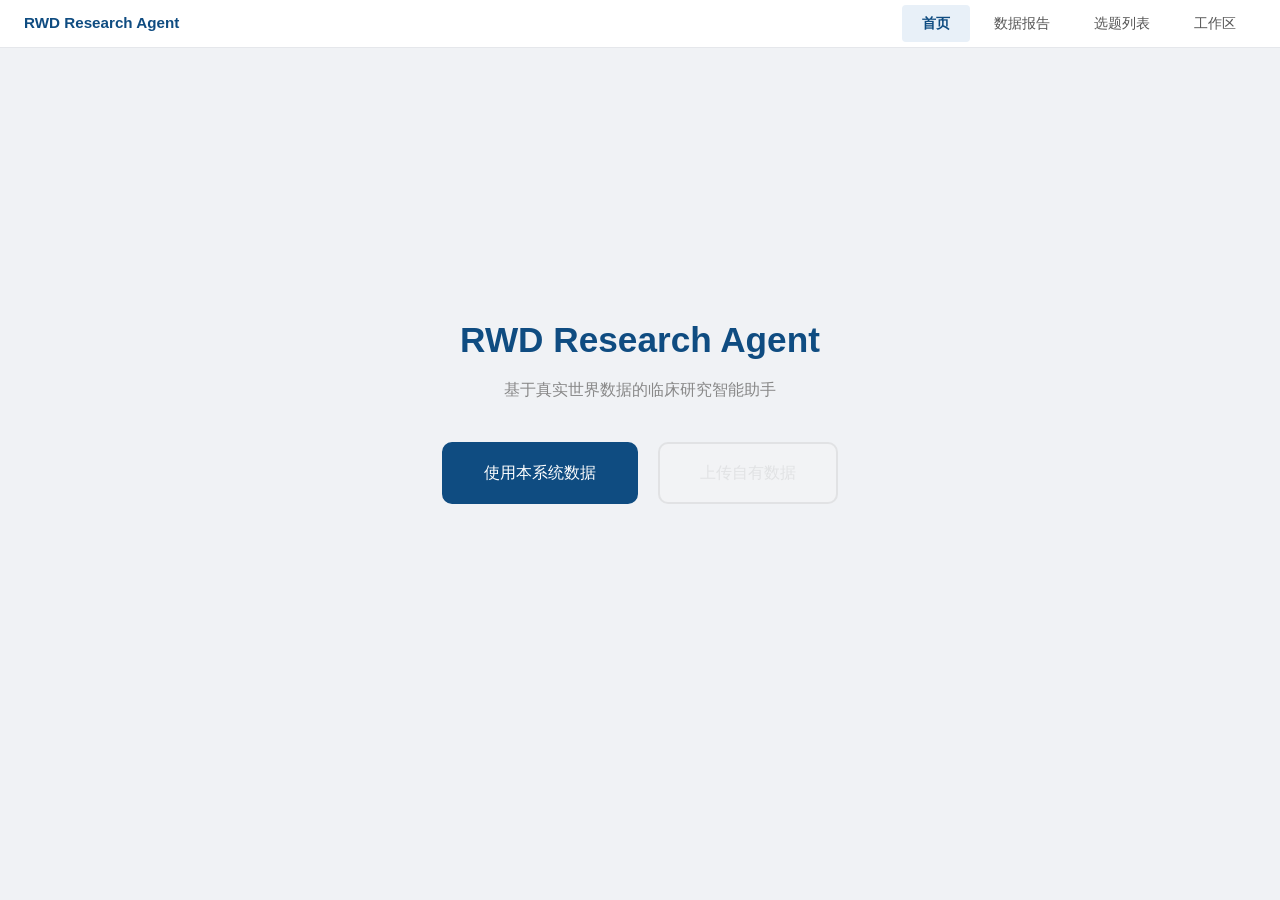
==== templates/index.html @ 6857a8d8 "v3: Agent architecture — LLM-driven research assistant with Tool Calling Replace fixed 5-skill pipel" ====
<!DOCTYPE html>
<html lang="zh-CN">
<head>
<meta charset="UTF-8">
<meta name="viewport" content="width=device-width, initial-scale=1.0">
<title>RWD Research Agent</title>
<style>
* { box-sizing: border-box; margin: 0; padding: 0; }
body { font-family: -apple-system, BlinkMacSystemFont, "Segoe UI", Roboto, sans-serif; background: #f0f2f5; color: #1a1a2e; line-height: 1.6; height: 100vh; overflow: hidden; }
.app { display: flex; flex-direction: column; height: 100vh; }

/* Top Nav */
.top-nav { display: flex; align-items: center; justify-content: space-between; background: #fff; border-bottom: 1px solid #e5e7eb; padding: 0 24px; height: 48px; flex-shrink: 0; }
.nav-brand { font-weight: 700; font-size: 0.95rem; color: #0f4c81; }
.nav-links { display: flex; gap: 4px; }
.nav-links a { padding: 8px 20px; text-decoration: none; color: #555; font-size: 0.85rem; cursor: pointer; border-radius: 4px; transition: all 0.15s; }
.nav-links a:hover { background: #f0f4f8; color: #333; }
.nav-links a.active { background: #e8f0f8; color: #0f4c81; font-weight: 600; }

/* Page Content */
.page-content { flex: 1; overflow-y: auto; }
.page { display: none; min-height: 100%; }
.page.active { display: block; }

/* Home Page */
.page-home { display: flex; flex-direction: column; align-items: center; justify-content: center; min-height: 80vh; text-align: center; }
.page-home h1 { font-size: 2.2rem; color: #0f4c81; margin-bottom: 8px; }
.page-home .tagline { color: #888; font-size: 1rem; margin-bottom: 40px; }
.page-home .home-btns { display: flex; gap: 20px; }
.home-btn { padding: 16px 40px; border: 2px solid #0f4c81; border-radius: 10px; font-size: 1rem; cursor: pointer; transition: all 0.2s; text-decoration: none; display: inline-block; }
.home-btn.primary { background: #0f4c81; color: #fff; }
.home-btn.primary:hover { background: #0b3a63; }
.home-btn.secondary { background: #fff; color: #0f4c81; }
.home-btn.secondary:hover { background: #f0f4f8; }
.home-btn.disabled { opacity: 0.4; cursor: not-allowed; border-color: #ccc; color: #ccc; background: #f5f5f5; }

/* Data Report — card grid layout */
.data-report { max-width: 1040px; margin: 0 auto; padding: 32px 24px; }
.dr-title { font-size: 1.5rem; color: #0f4c81; margin-bottom: 4px; }
.dr-subtitle { color: #888; font-size: 0.85rem; margin-bottom: 28px; }
.dr-cards { display: grid; grid-template-columns: repeat(4, 1fr); gap: 14px; margin-bottom: 32px; }
.dr-card { background: #fff; border-radius: 10px; padding: 20px; border: 1px solid #e8ecf1; text-align: center; }
.dr-card .dr-card-num { font-size: 2rem; font-weight: 700; color: #0f4c81; line-height: 1.2; }
.dr-card .dr-card-label { font-size: 0.78rem; color: #888; margin-top: 4px; }
.dr-section { margin-bottom: 28px; }
.dr-section h3 { font-size: 1.05rem; color: #333; margin-bottom: 12px; padding-bottom: 6px; border-bottom: 1px solid #eee; }
.dr-table-grid { display: grid; grid-template-columns: repeat(auto-fill, minmax(300px, 1fr)); gap: 10px; }
.dr-table-card { background: #fff; border: 1px solid #e8ecf1; border-radius: 8px; padding: 14px 16px; display: flex; align-items: center; gap: 12px; }
.dr-table-card .dr-tc-icon { width: 40px; height: 40px; border-radius: 8px; background: #e8f0f8; color: #0f4c81; display: flex; align-items: center; justify-content: center; font-size: 1rem; font-weight: 700; flex-shrink: 0; }
.dr-table-card .dr-tc-info { flex: 1; min-width: 0; }
.dr-table-card .dr-tc-name { font-weight: 600; font-size: 0.85rem; }
.dr-table-card .dr-tc-en { color: #888; font-size: 0.72rem; }
.dr-table-card .dr-tc-size { color: #aaa; font-size: 0.7rem; margin-top: 2px; }
.dr-rel-list { display: flex; flex-wrap: wrap; gap: 8px; }
.dr-rel-item { background: #f8fafc; border: 1px solid #e5e7eb; border-radius: 6px; padding: 8px 14px; font-size: 0.82rem; display: flex; align-items: center; gap: 6px; }
.dr-rel-arrow { color: #0f4c81; font-weight: 700; }
.dr-var-table { width: 100%; border-collapse: collapse; }
.dr-var-table th { background: #f4f6f8; font-weight: 600; text-align: left; padding: 8px 12px; border: 1px solid #e5e7eb; font-size: 0.8rem; color: #555; }
.dr-var-table td { padding: 8px 12px; border: 1px solid #e5e7eb; font-size: 0.82rem; }
.dr-var-table tr:nth-child(even) td { background: #fafbfc; }
.dr-quality { display: inline-block; padding: 2px 10px; border-radius: 10px; font-size: 0.72rem; font-weight: 600; }
.dr-quality.good { background: #d4edda; color: #155724; }
.dr-quality.warn { background: #fff3cd; color: #856404; }
.dr-quality.bad { background: #f8d7da; color: #721c24; }
.dr-narrative { background: #f8fafc; border-left: 4px solid #0f4c81; border-radius: 0 8px 8px 0; padding: 16px 20px; margin-bottom: 12px; font-size: 0.85rem; line-height: 1.8; color: #333; }
.dr-narrative.en { border-left-color: #888; background: #fafafa; color: #555; font-size: 0.8rem; }
.en-name { color: #888; font-size: 0.75rem; font-weight: 400; }

/* Ideas Page */
.ideas-page { padding: 20px 24px; max-width: 1200px; margin: 0 auto; }
.ideas-header { display: flex; align-items: center; justify-content: space-between; margin-bottom: 16px; }
.ideas-header h2 { font-size: 1.2rem; color: #0f4c81; }
.ideas-grid { display: grid; grid-template-columns: repeat(3, 1fr); gap: 10px; }
.idea-card-lg { border: 1px solid #e0e5ec; border-radius: 8px; padding: 14px 16px; cursor: pointer; transition: all 0.15s; background: #fff; }
.idea-card-lg:hover { border-color: #0f4c81; box-shadow: 0 2px 8px rgba(0,0,0,0.06); }
.idea-card-lg.selected { border-color: #2ecc71; background: #f0fdf4; border-width: 2px; }
.idea-card-lg .ic-id { font-weight: 700; color: #0f4c81; font-size: 0.75rem; margin-bottom: 2px; }
.idea-card-lg .ic-title { font-weight: 600; font-size: 0.88rem; margin-bottom: 4px; }
.idea-card-lg .ic-title-en { color: #777; font-size: 0.76rem; margin-bottom: 6px; }
.idea-card-lg .ic-hyp { color: #555; font-size: 0.78rem; margin-bottom: 4px; }
.idea-card-lg .ic-meta { display: flex; flex-direction: column; gap: 2px; color: #999; font-size: 0.72rem; margin-top: 6px; padding-top: 6px; border-top: 1px solid #eee; }
.btn-primary { padding: 8px 20px; border: none; border-radius: 6px; font-size: 0.85rem; cursor: pointer; font-weight: 500; background: #0f4c81; color: #fff; }
.btn-primary:hover { background: #0b3a63; }
.btn-primary:disabled { opacity: 0.4; cursor: not-allowed; }
.btn-secondary { padding: 8px 20px; border: 1px solid #d0d5dd; border-radius: 6px; font-size: 0.85rem; cursor: pointer; background: #fff; color: #555; }
.btn-secondary:hover { background: #f5f7fa; }
.spinner { display: none; width: 16px; height: 16px; border: 2px solid #e0e5ec; border-top-color: #f39c12; border-radius: 50%; animation: spin 0.6s linear infinite; }
.spinner.visible { display: inline-block; }
@keyframes spin { to { transform: rotate(360deg); } }
.error-msg { background: #fef0f0; border: 1px solid #f5c6cb; color: #721c24; padding: 8px 12px; border-radius: 5px; font-size: 0.78rem; display: none; margin-top: 8px; }
.error-msg.visible { display: block; }

/* Workspace (Steps 3-5: full-screen) */
.page-workspace-full { position: fixed; top: 0; left: 0; right: 0; bottom: 0; z-index: 100; background: #f0f2f5; }
.workspace { display: grid; grid-template-columns: 220px 1fr 6px 800px; height: 100%; }
.panel-left { background: #fff; border-right: 1px solid #e5e7eb; display: flex; flex-direction: column; }
.panel-left h3 { padding: 14px 16px; border-bottom: 1px solid #e5e7eb; font-size: 13px; display: flex; justify-content: space-between; align-items: center; flex-shrink: 0; }
.panel-left h3 button { background: none; border: none; cursor: pointer; font-size: 20px; color: #888; padding: 0 4px; line-height: 1; }
.panel-left h3 button:hover { color: #0f4c81; }
.conv-list { flex: 1; overflow-y: auto; padding: 8px; }
.conv-item { padding: 10px 12px; border-radius: 8px; cursor: pointer; font-size: 13px; margin-bottom: 2px; display: flex; justify-content: space-between; align-items: center; color: #555; transition: all 0.15s; }
.conv-item:hover { background: #f0f4f8; }
.conv-item.active { background: #e8f0f8; color: #0f4c81; font-weight: 600; }
.conv-item .conv-title { flex: 1; overflow: hidden; text-overflow: ellipsis; white-space: nowrap; }
.conv-item .conv-time { font-size: 10px; color: #aaa; }
.conv-item .conv-del { display: none; font-size: 14px; color: #aaa; padding: 2px 6px; border-radius: 4px; cursor: pointer; }
.conv-item:hover .conv-del { display: block; }
.conv-item .conv-del:hover { background: #fee2e2; color: #e74c3c; }
.panel-center { display: flex; flex-direction: column; background: #f0f2f5; overflow: hidden; }
.panel-center h3 { padding: 12px 20px; border-bottom: 1px solid #e5e7eb; background: #fff; font-size: 14px; flex-shrink: 0; display: flex; align-items: center; gap: 8px; }
.panel-center h3 .back-btn { background: none; border: 1px solid #dde0e4; border-radius: 4px; padding: 4px 10px; font-size: 12px; cursor: pointer; color: #555; }
.panel-center h3 .back-btn:hover { background: #f0f4f8; color: #0f4c81; }
.chat-area { flex: 1; overflow-y: auto; padding: 20px; }
.msg { margin-bottom: 16px; animation: fadeIn 0.3s; }
@keyframes fadeIn { from{opacity:0;transform:translateY(8px)} to{opacity:1;transform:translateY(0)} }
.msg.user .bubble { background: #e8f0f8; margin-left: auto; max-width: 80%; width: fit-content; }
.msg.agent .bubble { background: #fff; border: 1px solid #e5e7eb; max-width: 85%; }
.msg .bubble h1 { font-size: 1.1rem; margin: 8px 0 4px; color: #0f4c81; }
.msg .bubble h2 { font-size: 1rem; margin: 8px 0 4px; }
.msg .bubble h3 { font-size: 0.9rem; margin: 6px 0 3px; }
.msg .bubble h4 { font-size: 0.85rem; margin: 4px 0 2px; }
.msg .bubble p { margin: 0 0 6px; }
.msg .bubble p:last-child { margin-bottom: 0; }
.msg .bubble ul, .msg .bubble ol { padding-left: 20px; margin: 6px 0; }
.msg .bubble li { margin-bottom: 2px; }
.msg .bubble table { width: 100%; border-collapse: collapse; margin: 10px 0; font-size: 0.8rem; }
.msg .bubble th { background: #f4f6f8; font-weight: 600; text-align: left; padding: 6px 10px; border: 1px solid #e5e7eb; }
.msg .bubble td { padding: 6px 10px; border: 1px solid #e5e7eb; }
.msg .bubble tr:nth-child(even) td { background: #fafbfc; }
.msg .bubble code { background: #f0f1f3; padding: 2px 5px; border-radius: 3px; font-size: 0.82em; font-family: "SF Mono", Menlo, Consolas, monospace; }
.msg .bubble pre { background: #f8f9fa; border: 1px solid #e5e7eb; border-radius: 6px; padding: 10px 14px; overflow-x: auto; font-size: 0.78rem; margin: 8px 0; }
.msg .bubble pre code { background: none; padding: 0; }
.msg .bubble hr { border: none; border-top: 1px solid #e5e7eb; margin: 12px 0; }
.msg .bubble strong { color: #1a1a1a; }
.msg .bubble .err-msg { color: #dc2626; background: #fef2f2; padding: 6px 10px; border-radius: 6px; margin: 4px 0; }
.msg .bubble .warn-msg { color: #92400e; background: #fffbeb; padding: 6px 10px; border-radius: 6px; margin: 4px 0; }
.bubble { padding: 12px 16px; border-radius: 10px; font-size: 14px; line-height: 1.6; box-shadow: 0 1px 2px rgba(0,0,0,0.04); }
.bubble.step { background: #f9fafb; border: 1px dashed #e5e7eb; font-size: 13px; color: #666; }
.bubble.done { background: #ecfdf5; border-color: #a7f3d0; font-size: 13px; }
.bubble .label { font-size: 11px; color: #888; margin-bottom: 4px; font-weight: 600; }
.chat-bar { display: flex; gap: 8px; padding: 14px 20px; background: #fff; border-top: 1px solid #e5e7eb; flex-shrink: 0; align-items: flex-end; }
.chat-bar input { flex: 1; padding: 10px 16px; border: 1px solid #dde0e4; border-radius: 8px; font-size: 14px; font-family: inherit; background: #f8fafb; outline: none; }
.chat-bar input:focus { border-color: #0f4c81; background: #fff; }
.chat-bar button { padding: 10px 24px; border-radius: 8px; border: none; background: #0f4c81; color: #fff; font-weight: 600; cursor: pointer; }
.chat-bar button:disabled { opacity: 0.4; cursor: not-allowed; }

/* Tool execution card in chat */
.tool-exec-card { margin: 8px 0; border: 1px solid #e5e7eb; border-radius: 8px; background: #fafbfc; overflow: hidden; }
.tool-exec-card.done { border-left: 3px solid #2ecc71; }
.tool-exec-card.error { border-left: 3px solid #e74c3c; }
.tool-exec-card.running { border-left: 3px solid #f39c12; }
.tool-exec-card .tec-head { display: flex; align-items: center; gap: 6px; padding: 6px 12px; font-size: 0.8rem; font-weight: 500; border-bottom: 1px solid #eee; }
.tool-exec-card .tec-body { padding: 8px 12px; font-size: 0.8rem; color: #555; }
.tec-spin { width: 14px; height: 14px; border: 2px solid #e0e0e0; border-top-color: #f39c12; border-radius: 50%; animation: spin 0.6s linear infinite; display: inline-block; margin-left: auto; }
@keyframes spin { to { transform: rotate(360deg); } }

.resizer { width: 8px; cursor: col-resize; flex-shrink: 0; background: #f0f2f5; position: relative; z-index: 5; }
.resizer::after { content: ""; position: absolute; left: 3px; top: 50%; transform: translateY(-50%); width: 2px; height: 40px; border-radius: 1px; background: #d0d5dd; }
.resizer:hover { background: #dde4f0; }
.resizer:hover::after { background: #0f4c81; }
/* Right Panel — Paginated Page Viewer */
.panel-right { background: #fff; display: flex; flex-direction: column; overflow: hidden; border-left: 1px solid #e5e7eb; }
.panel-log-header { font-size: 0.8rem; font-weight: 600; padding: 10px 14px; border-bottom: 1px solid #e5e7eb; flex-shrink: 0; display: flex; justify-content: space-between; align-items: center; }
.page-viewer { flex: 1; overflow-y: auto; padding: 16px; font-size: 0.8rem; line-height: 1.7; }
.page-viewer h3 { font-size: 0.85rem; color: #0f4c81; margin: 12px 0 6px; padding-bottom: 4px; border-bottom: 1px solid #eee; }
.page-viewer h3:first-child { margin-top: 0; }
.page-viewer table { width: 100%; border-collapse: collapse; font-size: 0.74rem; margin: 8px 0; }
.page-viewer th { background: #f4f6f8; font-weight: 600; text-align: left; padding: 5px 8px; border: 1px solid #e5e7eb; }
.page-viewer td { padding: 5px 8px; border: 1px solid #e5e7eb; }
.page-viewer tr:nth-child(even) td { background: #fafbfc; }
.page-viewer p { margin: 4px 0; }
.page-viewer ul, .page-viewer ol { padding-left: 18px; margin: 4px 0; }
.page-viewer li { margin-bottom: 2px; }
.page-viewer code { background: #f0f1f3; padding: 1px 4px; border-radius: 3px; font-size: 0.85em; }
.page-viewer pre { background: #f8f9fa; border: 1px solid #e5e7eb; border-radius: 6px; padding: 10px; overflow-x: auto; font-size: 0.74rem; margin: 6px 0; }
.page-viewer .sig { color: #059669; font-weight: 600; }
.page-viewer .not-sig { color: #999; }
.page-viewer details { margin: 8px 0; }
.page-viewer details summary { cursor: pointer; font-size: 0.72rem; color: #888; }
.page-viewer .page-meta { display: flex; gap: 12px; font-size: 0.7rem; color: #999; margin-bottom: 12px; }
.page-nav { display: flex; justify-content: center; align-items: center; gap: 16px; padding: 10px 14px; border-top: 1px solid #e5e7eb; flex-shrink: 0; }
.page-nav button { padding: 5px 14px; border: 1px solid #d0d5dd; border-radius: 4px; background: #fff; cursor: pointer; font-size: 0.74rem; font-family: inherit; transition: all 0.1s; }
.page-nav button:hover { border-color: #0f4c81; color: #0f4c81; }
.page-nav button:disabled { opacity: 0.3; cursor: not-allowed; }
.page-nav span { font-size: 0.74rem; color: #888; }
.empty { display: flex; align-items: center; justify-content: center; height: 100%; color: #aaa; font-size: 13px; }

.hint { text-align: center; margin: 12px 0; font-size: 13px; color: #555; padding: 10px; background: #e8f0f8; border-radius: 8px; }
.btn-danger { background: #e74c3c; color: #fff; border: none; padding: 6px 14px; border-radius: 5px; font-size: 0.78rem; cursor: pointer; }

@media (max-width: 1200px) { .workspace { grid-template-columns: 1fr !important; } .panel-left, .panel-right, .resizer { display: none; } }
</style>
</head>
<body>
<div class="app">
  <!-- Top Nav -->
  <nav class="top-nav">
    <div class="nav-brand">RWD Research Agent</div>
    <div class="nav-links">
      <a onclick="goTo('home')" data-nav="home" class="active">首页</a>
      <a onclick="goTo('data')" data-nav="data">数据报告</a>
      <a onclick="goTo('ideas')" data-nav="ideas">选题列表</a>
      <a onclick="goTo('workspace')" data-nav="workspace">工作区</a>
    </div>
  </nav>

  <!-- Page Content -->
  <div class="page-content">
    <!-- HOME -->
    <div id="page-home" class="page active">
      <div class="page-home">
        <h1>RWD Research Agent</h1>
        <p class="tagline">基于真实世界数据的临床研究智能助手</p>
        <div class="home-btns">
          <a class="home-btn primary" onclick="goTo('data')">使用本系统数据</a>
          <a class="home-btn secondary disabled" title="即将开放">上传自有数据</a>
        </div>
      </div>
    </div>

    <!-- DATA REPORT (Skill 1: EDA) -->
    <div id="page-data" class="page">
      <div class="data-report" id="data-report-content">
        <div class="report-placeholder">正在加载数据报告...</div>
      </div>
    </div>

    <!-- IDEAS LIST (Skill 2: Ideas) -->
    <div id="page-ideas" class="page">
      <div class="ideas-page">
        <div class="ideas-header">
          <h2>研究选题库</h2>
          <div class="ideas-actions">
            <span id="ideas-selected-label" style="color:#888;font-size:0.82rem;display:none;"></span>
            <button class="btn-primary" onclick="goToWorkspace()" id="btn-to-workspace" disabled>前往工作区</button>
            <button class="btn-secondary" onclick="regenerateIdeas()" id="btn-regen">重新生成选题</button>
            <span class="spinner" id="ideas-spinner"></span>
          </div>
        </div>
        <div class="error-msg" id="ideas-error"></div>
        <div class="ideas-grid" id="ideas-grid"></div>
      </div>
    </div>

    <!-- WORKSPACE (Steps 3-5: Full-Screen) -->
    <div id="page-workspace" class="page page-workspace-full">
      <div class="workspace">
        <div class="panel-left">
          <h3>对话记录 <button onclick="newConversation()" title="新对话">+</button></h3>
          <div class="conv-list" id="conv-list"></div>
        </div>
        <div class="panel-center">
          <h3>
            <button class="back-btn" onclick="exitWorkspace()">← 返回</button>
            工作区 <span style="font-size:11px;color:#888;" id="status">就绪</span>
          </h3>
          <div class="chat-area" id="chat"></div>
          <div class="chat-bar">
            <input id="chat-input" placeholder="输入你的研究问题或指令，Agent 会自主完成..." onkeydown="if(event.key==='Enter')send()">
            <button onclick="send()">发送</button>
          </div>
        </div>
        <div class="resizer" id="resizer"></div>
        <div class="panel-right" id="right-panel">
          <div class="panel-log-header">
            <span>📋 研究日志</span>
            <span id="page-indicator" style="font-size:0.7rem;color:#888;"></span>
          </div>
          <div class="page-viewer" id="page-viewer"><div class="empty">Agent 的行动和结果将在此处展示</div></div>
          <div class="page-nav" id="page-nav" style="display:none;">
            <button onclick="flipPage(-1)" id="btn-prev">← 上一页</button>
            <span id="page-num"></span>
            <button onclick="flipPage(1)" id="btn-next">下一页 →</button>
          </div>
        </div>
      </div>
    </div>
  </div>
</div>

<script>
// ============================================================
// Bilingual Mappings
// ============================================================
const BI_TABLE = { "patients_24h":"患者信息表","admissions_24h":"入院记录表","cohort_24h":"研究队列表","diagnoses_icd_24h":"ICD诊断表","sepsis_icu_labevents_core_numeric_24h":"ICU核心实验室检查表","sepsis_icu_labevents_core_items":"实验室项目字典表","filter_stats":"筛选统计表","research_cohort":"研究队列" };
const BI_KEY = { "subject_id":"患者ID","hadm_id":"住院ID","stay_id":"ICU住院ID","itemid":"项目ID","charttime":"记录时间","gender":"性别","anchor_age":"锚定年龄","hospital_expire_flag":"住院死亡标志","admission_type":"入院类型" };
const BI_LAB = { "lab_lactate":"乳酸","lab_glucose":"血糖","lab_creatinine":"肌酐","lab_bicarbonate":"碳酸氢盐","lab_wbc":"白细胞计数","lab_platelet":"血小板计数","lab_sodium":"钠","lab_potassium":"钾","lab_rdw":"红细胞分布宽度","lab_inr":"国际标准化比值","lab_pt":"凝血酶原时间","lab_ptt":"部分凝血活酶时间","lab_hematocrit":"红细胞比容","lab_hemoglobin":"血红蛋白","lab_bun":"尿素氮","lab_chloride":"氯","lab_calcium":"钙","lab_aniongap":"阴离子间隙","lab_ph":"pH值","lab_albumin":"白蛋白","lab_bilirubin":"总胆红素","lab_alt":"谷丙转氨酶","lab_ast":"谷草转氨酶","lab_crp":"C反应蛋白","lab_procalcitonin":"降钙素原","lab_ddimer":"D-二聚体","lab_fibrinogen":"纤维蛋白原","lab_troponin":"肌钙蛋白" };

function escHtml(s) { if(!s) return ""; return String(s).replace(/&/g,"&amp;").replace(/</g,"&lt;").replace(/>/g,"&gt;").replace(/"/g,"&quot;"); }
function biTable(n) { return BI_TABLE[n] ? `${BI_TABLE[n]} <span class="en-name">(${escHtml(n)})</span>` : escHtml(n); }
function biVar(n) { if(BI_LAB[n]) return `${BI_LAB[n]} <span class="en-name">(${escHtml(n)})</span>`; if(BI_KEY[n]) return `${BI_KEY[n]} <span class="en-name">(${escHtml(n)})</span>`; if(n.startsWith("lab_")) return `${escHtml(n.replace("lab_",""))} <span class="en-name">(${escHtml(n)})</span>`; return escHtml(n); }

// ============================================================
// Navigation
// ============================================================
let currentPage = "home";
let reports = {};
let selectedIdeaId = null;
let selectedIdeaData = null;
let edaReportHtml = null;

function goTo(page) {
  currentPage = page;
  document.querySelectorAll(".page").forEach(p => p.classList.remove("active"));
  document.querySelectorAll(".nav-links a").forEach(a => a.classList.remove("active"));
  document.getElementById("page-"+page).classList.add("active");
  document.querySelector(`[data-nav="${page}"]`).classList.add("active");

  if (page === "workspace") {
    document.querySelector(".top-nav").style.display = "none";
    document.querySelector(".page-content").style.overflow = "hidden";
    if (!convId) restoreLastConversation();
    renderConvList();
  } else {
    document.querySelector(".top-nav").style.display = "flex";
    document.querySelector(".page-content").style.overflow = "auto";
  }

  if (page === "data" && !edaReportHtml) autoLoadDataReport();
  if (page === "ideas") autoLoadIdeasPage();
}

// ============================================================
// Data Report Page (Skill 1: EDA)
// ============================================================
async function autoLoadDataReport() {
  const container = document.getElementById("data-report-content");
  container.innerHTML = '<div class="report-placeholder">正在运行数据探索分析...</div>';
  try {
    // Run Skill 1 directly (uses DB cache)
    const r1 = await fetch("/api/skill1/run", { method: "POST" });
    if (!r1.ok) throw new Error((await r1.json()).error || "Skill 1 执行失败");
    const data = await r1.json();
    if (data.status === "error") throw new Error(data.error);
    edaReportHtml = buildEdaReportHtml(data);
    container.innerHTML = edaReportHtml;
    // Also store in reports for the workspace tab
    reports.eda = data;
  } catch(e) {
    container.innerHTML = `<div class="error-msg visible">加载失败: ${escHtml(e.message)}</div>`;
  }
}

function buildEdaReportHtml(data) {
  const tables = data.table_names || [];
  const tableSizes = data.table_sizes || {};
  const relationships = (data.relationships || []).slice(0, 15);
  const kv = (data.summary?.key_clinical_variables || []).slice(0, 30);
  const usable = data.summary?.usable_variables || 0;
  const cautious = data.summary?.cautious_variables || 0;

  let h = `<h1 class="dr-title">数据探索分析报告</h1>
    <p class="dr-subtitle">数据目录: ${escHtml(data.data_directory || "")} — MIMIC-IV 脓毒症 ICU 24h 数据集</p>`;

  // Metric cards
  h += `<div class="dr-cards">
    <div class="dr-card"><div class="dr-card-num">${data.tables_found}</div><div class="dr-card-label">数据表</div></div>
    <div class="dr-card"><div class="dr-card-num">${(data.total_patients_estimate||0).toLocaleString()}</div><div class="dr-card-label">预估患者数</div></div>
    <div class="dr-card"><div class="dr-card-num">${usable}</div><div class="dr-card-label">可用变量<br><span style="font-size:0.7rem;color:#aaa;">缺失率 &lt; 5%</span></div></div>
    <div class="dr-card"><div class="dr-card-num">${cautious}</div><div class="dr-card-label">需谨慎变量<br><span style="font-size:0.7rem;color:#aaa;">缺失率 5–30%</span></div></div>
  </div>`;

  // Table cards
  if (tables.length) {
    h += `<div class="dr-section"><h3>数据表清单</h3><div class="dr-table-grid">`;
    tables.forEach((t, i) => {
      const sz = tableSizes[t] ? `${tableSizes[t]} MB` : "";
      h += `<div class="dr-table-card">
        <div class="dr-tc-icon">${i+1}</div>
        <div class="dr-tc-info"><div class="dr-tc-name">${biTable(t)}</div>${sz ? `<div class="dr-tc-size">${sz}</div>` : ""}</div>
      </div>`;
    });
    h += `</div></div>`;
  }

  // Relationships
  if (relationships.length) {
    h += `<div class="dr-section"><h3>表关联关系</h3><div class="dr-rel-list">`;
    relationships.forEach(r => {
      h += `<div class="dr-rel-item"><span>${biTable(r.left)}</span><span class="dr-rel-arrow">↔</span>
        <span>${biTable(r.right)}</span><span style="color:#aaa;font-size:0.7rem;">${(r.shared_keys||[]).map(k => BI_KEY[k]||k).join("、")}</span></div>`;
    });
    h += `</div></div>`;
  }

  // Key variables table
  if (kv.length) {
    h += `<div class="dr-section"><h3>关键临床变量</h3>
      <table class="dr-var-table"><tr><th>变量名</th><th style="width:80px">缺失率</th><th style="width:70px">质量</th></tr>`;
    kv.forEach(v => {
      const rate = v.missing_frac != null ? (v.missing_frac*100).toFixed(1)+"%" : "-";
      const lvl = v.missing_level || "usable";
      const lvlCls = lvl === "usable" ? "good" : lvl === "cautious" ? "warn" : "bad";
      const lvlLabel = lvl === "usable" ? "可用" : lvl === "cautious" ? "谨慎" : "排除";
      h += `<tr><td>${biVar(v.variable)}</td><td style="text-align:right;">${rate}</td><td><span class="dr-quality ${lvlCls}">${lvlLabel}</span></td></tr>`;
    });
    h += `</table></div>`;
  }

  // LLM quality narrative
  if (data.llm_analysis) {
    const la = data.llm_analysis;
    const qn = la.quality_narrative || la.quality_narrative_cn || "";
    const rn = la.relationship_notes || la.relationship_notes_cn || "";
    if (qn) {
      h += `<div class="dr-section"><h3>数据质量综合评估</h3>`;
      h += `<div class="dr-narrative">${escHtml(qn)}</div>`;
      h += `</div>`;
    }
    if (rn) {
      h += `<div class="dr-section"><h3>表关联解读</h3>`;
      h += `<div class="dr-narrative">${escHtml(rn)}</div>`;
      h += `</div>`;
    }
  }
  return h;
}

// ============================================================
// Ideas Page (Skill 2)
// ============================================================
async function autoLoadIdeasPage() {
  const grid = document.getElementById("ideas-grid");
  grid.innerHTML = '<div style="color:#bbb;text-align:center;padding:40px;">加载中...</div>';
  try {
    const r = await fetch("/api/ideas/pool");
    if (!r.ok) throw new Error("HTTP " + r.status);
    const data = await r.json();
    reports.ideas = { ideas: data.ideas || [], count: data.count || 0 };
    renderIdeasGrid(data.ideas || []);
  } catch(e) {
    grid.innerHTML = `<div class="error-msg visible">加载失败: ${escHtml(e.message)}</div>`;
  }
}

function renderIdeasGrid(ideas) {
  const grid = document.getElementById("ideas-grid");
  if (!ideas.length) {
    grid.innerHTML = '<div style="color:#bbb;text-align:center;padding:40px;">选题库为空，请点击 <b>"重新生成选题"</b> 按钮生成</div>';
    return;
  }
  grid.innerHTML = ideas.map((idea, i) => {
    const sel = idea.id === selectedIdeaId ? " selected" : "";
    const title = idea.title || idea.title_cn || "Untitled";
    const hyp = idea.hypothesis || idea.hypothesis_cn || "";
    return `<div class="idea-card-lg${sel}" onclick="selectIdeaOnPage('${idea.id}', this)" data-id="${idea.id}">
      <div class="ic-id">${idea.id} · #${i+1}</div>
      <div class="ic-title">${escHtml(title)}</div>
      <div class="ic-hyp">${escHtml(hyp)}</div>
      <div class="ic-meta">
        <span>评分: ${idea.total_score || "-"}</span>
        <span>方法: ${escHtml(idea.suggested_method || "-")}</span>
      </div>
    </div>`;
  }).join("");

  if (selectedIdeaId) {
    document.getElementById("ideas-selected-label").style.display = "inline";
    document.getElementById("ideas-selected-label").textContent = `已选: ${selectedIdeaId}`;
    document.getElementById("btn-to-workspace").disabled = false;
  }
}

async function selectIdeaOnPage(id, el) {
  try {
    const r = await fetch("/api/skill2/select-idea", {
      method: "POST", headers: {"Content-Type":"application/json"},
      body: JSON.stringify({ idea_id: id })
    });
    const result = await r.json();
    if (result.status === "selected") {
      selectedIdeaId = id;
      selectedIdeaData = result.idea;
      document.querySelectorAll(".idea-card-lg").forEach(c => c.classList.remove("selected"));
      if (el) el.classList.add("selected");
      document.getElementById("ideas-selected-label").style.display = "inline";
      document.getElementById("ideas-selected-label").textContent = `已选: ${id}`;
      document.getElementById("btn-to-workspace").disabled = false;
    } else {
      alert("选择失败: " + (result.error || "未知错误"));
    }
  } catch(e) {
    alert("选择失败: " + e.message);
  }
}

function goToWorkspace() {
  if (!selectedIdeaId) return;
  // CRITICAL: capture pipeline data BEFORE newConversation wipes reports
  const savedEda = reports.eda;
  const savedIdeas = reports.ideas;
  // Only create new conversation if none exists (preserves existing conv state)
  if (!convId) {
    newConversation(true);
    // Restore pipeline data that newConversation wiped
    if (savedEda) reports.eda = savedEda;
    if (savedIdeas) reports.ideas = savedIdeas;
  }
  goTo("workspace");

  const chat = document.getElementById("chat");
  if (!chat.querySelector(".msg")) {
    const title = selectedIdeaData?.title || selectedIdeaData?.title_cn || selectedIdeaId;
    chat.innerHTML += `<div class="msg agent"><div class="bubble">已选择选题: <strong>${escHtml(title)}</strong><br><br>输入你的研究问题或指令，我会自主完成后续步骤。</div></div>`;
    chat.scrollTop = chat.scrollHeight;
  }
  // Reset agent state so it re-seeds on first message
  agentProjectId = "";
}

function exitWorkspace() {
  saveConversation();
  document.querySelector(".top-nav").style.display = "flex";
  document.querySelector(".page-content").style.overflow = "auto";
  goTo("ideas");
}

// ============================================================
// Conversation History (localStorage)
// ============================================================
const CONV_KEY = "mimic_agent_convs";
let convId = "";

function loadConvs() {
  try { return JSON.parse(localStorage.getItem(CONV_KEY) || "[]"); }
  catch(e) { return []; }
}

function saveConvs(convs) {
  try { localStorage.setItem(CONV_KEY, JSON.stringify(convs)); } catch(e) {}
}

function restoreLastConversation() {
  const convs = loadConvs();
  if (convs.length > 0) {
    const last = convs[0];
    convId = last.id;
    const savedR = last.reports || {};
    reports = { ...savedR, eda: reports.eda || savedR.eda, ideas: reports.ideas || savedR.ideas };
    selectedIdeaId = last.selectedIdeaId || "";
    selectedIdeaData = last.selectedIdeaData || null;
    document.getElementById("chat").innerHTML = last.chatHtml || "";
    document.getElementById("chat").scrollTop = document.getElementById("chat").scrollHeight;
    document.getElementById("status").textContent = "就绪";
  }
}

function saveConversation() {
  if (!convId) return;
  let convs = loadConvs();
  let c = convs.find(x => x.id === convId);
  if (!c) { c = { id: convId }; convs.unshift(c); }
  c.title = c.title || (selectedIdeaData?.title || selectedIdeaData?.title_cn || "新对话").substring(0, 20);
  c.reports = reports;
  c.chatHtml = document.getElementById("chat").innerHTML;
  c.selectedIdeaId = selectedIdeaId;
  c.selectedIdeaData = selectedIdeaData;
  c.time = Date.now();
  saveConvs(convs);
}

function newConversation(silent) {
  saveConversation();
  convId = "c" + Date.now();
  document.getElementById("chat").innerHTML = "";
  reports = {};
  resultPages = []; activeResultPage = -1;
  try { document.getElementById("page-viewer").innerHTML = '<div class="empty">Agent 的行动和结果将在此处展示</div>'; } catch(e) {}
  try { document.getElementById("page-nav").style.display = "none"; } catch(e) {}
  document.getElementById("status").textContent = "就绪 — 新对话";
  if (!silent) renderConvList();
}

function renderConvList() {
  const convs = loadConvs();
  const list = document.getElementById("conv-list");
  list.innerHTML = convs.slice(0, 30).map(c => {
    const active = c.id === convId ? " active" : "";
    const time = new Date(c.time).toLocaleTimeString("zh-CN", { hour: "2-digit", minute: "2-digit" });
    return `<div class="conv-item${active}" onclick="switchConversation('${c.id}')">
      <div style="flex:1;min-width:0;">
        <div class="conv-title">${escHtml(c.title || "新对话")}</div>
        <div class="conv-time">${time}</div>
      </div>
      <span class="conv-del" onclick="event.stopPropagation();deleteConversation('${c.id}')">×</span>
    </div>`;
  }).join("") || '<div style="padding:10px;color:#aaa;font-size:12px;text-align:center;">暂无历史对话</div>';
}

function switchConversation(id) {
  saveConversation();
  let convs = loadConvs();
  let c = convs.find(x => x.id === id);
  if (!c) return;
  convId = c.id;
  // Merge saved reports with current pipeline data (don't lose EDA/ideas from pages 1-2)
  const savedR = c.reports || {};
  reports = { ...savedR, eda: reports.eda || savedR.eda, ideas: reports.ideas || savedR.ideas };
  selectedIdeaId = c.selectedIdeaId || "";
  selectedIdeaData = c.selectedIdeaData || null;
  document.getElementById("chat").innerHTML = c.chatHtml || "";
  document.getElementById("chat").scrollTop = document.getElementById("chat").scrollHeight;
  renderConvList();
  document.getElementById("status").textContent = "就绪";
}

function deleteConversation(id) {
  let convs = loadConvs();
  convs = convs.filter(c => c.id !== id);
  saveConvs(convs);
  if (convId === id) newConversation(true);
  renderConvList();
}

setInterval(saveConversation, 5000);
window.addEventListener("beforeunload", saveConversation);

async function regenerateIdeas() {
  const btn = document.getElementById("btn-regen");
  const spinner = document.getElementById("ideas-spinner");
  btn.disabled = true; spinner.className = "spinner visible";
  document.getElementById("ideas-error").className = "error-msg";
  try {
    // Run Skill 2 directly to generate new ideas
    const r = await fetch("/api/skill2/run", {
      method: "POST",
      headers: {"Content-Type": "application/json"},
      body: JSON.stringify({ mode: "ai_assisted" })
    });
    if (!r.ok) throw new Error((await r.json()).error || "选题生成失败");
    selectedIdeaId = null; selectedIdeaData = null;
    document.getElementById("ideas-selected-label").style.display = "none";
    document.getElementById("btn-to-workspace").disabled = true;
    await autoLoadIdeasPage();
  } catch(e) {
    document.getElementById("ideas-error").textContent = e.message;
    document.getElementById("ideas-error").className = "error-msg visible";
  }
  btn.disabled = false; spinner.className = "spinner";
}

// ============================================================
// Workspace — Agent Chat
// ============================================================
let agentProjectId = "";
let isAgentStreaming = false;
let agentProjectSeeded = false;

const TOOL_LABELS = {
  scan_data: { icon: "📊", label: "扫描数据" },
  generate_ideas: { icon: "💡", label: "生成选题" },
  search_papers: { icon: "📄", label: "搜索论文" },
  extract_cohort: { icon: "🔬", label: "提取队列" },
  run_statistics: { icon: "📈", label: "统计检验" },
  generate_report: { icon: "📝", label: "生成报告" },
};

async function seedProjectFromPipeline() {
  if (!agentProjectId) return;
  const seed = {};
  if (reports.eda) seed.eda = reports.eda;
  if (reports.ideas) {
    seed.ideas = reports.ideas.ideas || reports.ideas.papers || [];
  }
  if (selectedIdeaId && selectedIdeaData) {
    seed.selected_idea = selectedIdeaData;
  }
  if (Object.keys(seed).length > 0) {
    await fetch(`/api/projects/${agentProjectId}/seed`, {
      method: "POST", headers: { "Content-Type": "application/json" },
      body: JSON.stringify(seed),
    });
  }
}

async function send() {
  if (isAgentStreaming) return;
  const inp = document.getElementById("chat-input");
  const msg = inp.value.trim();
  if (!msg) return;
  inp.value = "";
  isAgentStreaming = true;

  addMsg("user", renderMd(msg));
  document.getElementById("status").textContent = "Agent 思考中...";

  // Create project on first message
  if (!agentProjectId) {
    const r = await fetch("/api/projects", {
      method: "POST", headers: { "Content-Type": "application/json" },
      body: JSON.stringify({ title: (selectedIdeaData?.title || selectedIdeaData?.title_cn || "新研究").substring(0, 40) }),
    });
    const p = await r.json();
    agentProjectId = p.project_id;
  }
  // Always re-seed before each message (defense against Redis state loss)
  await seedProjectFromPipeline();

  try {
    // Build seed data (defense against state loss)
    const _seed = {};
    if (reports.eda) _seed.eda = reports.eda;
    if (reports.ideas) _seed.ideas = reports.ideas.ideas || reports.ideas.papers || [];
    if (selectedIdeaId && selectedIdeaData) _seed.selected_idea = selectedIdeaData;

    const resp = await fetch("/api/agent/chat", {
      method: "POST", headers: { "Content-Type": "application/json" },
      body: JSON.stringify({ message: msg, project_id: agentProjectId, _seed }),
    });
    if (!resp.ok) { addMsg("agent", "❌ 请求失败 (" + resp.status + ")"); return; }

    const reader = resp.body.getReader();
    const dec = new TextDecoder();
    let buf = "", agentHtml = "", toolCardId = null;

    while (true) {
      const { done, value } = await reader.read();
      if (done) break;
      buf += dec.decode(value, { stream: true });
      const lines = buf.split("\n");
      buf = lines.pop() || "";

      for (const line of lines) {
        const t = line.trim();
        if (!t.startsWith("data: ")) continue;
        try {
          const ev = JSON.parse(t.slice(6));
          if (ev.event === "tool_call") {
            const tl = TOOL_LABELS[ev.tool] || { icon: "⚙️", label: ev.tool };
            toolCardId = "tc-" + Date.now();
            appendToolCard(toolCardId, `${tl.icon} ${tl.label}`, "running");
          } else if (ev.event === "tool_result") {
            if (toolCardId) {
              const tl = TOOL_LABELS[ev.tool] || { icon: "⚙️", label: ev.tool };
              const err = ev.result.status === "error" || !!ev.result.error;
              updateToolCard(toolCardId, `${tl.icon} ${tl.label}`, ev.result, err);
              toolCardId = null;
            }
            // Update reports for right panel
            updateReportsFromTool(ev.tool, ev.result);
          } else if (ev.event === "token") {
            if (toolCardId) { finalizeToolCard(toolCardId); toolCardId = null; }
            agentHtml += ev.text;
            upsertAgentMsg(renderMd(agentHtml));
          } else if (ev.event === "error") {
            if (toolCardId) { finalizeToolCard(toolCardId); toolCardId = null; }
            agentHtml += `<div class="err-msg">❌ ${escHtml(ev.message)}</div>`;
            upsertAgentMsg(agentHtml);
          } else if (ev.event === "warning") {
            agentHtml += `<div class="warn-msg">⚠️ ${escHtml(ev.message)}</div>`;
            upsertAgentMsg(renderMd(agentHtml));
          }
        } catch (e) {}
      }
    }

    if (toolCardId) { finalizeToolCard(toolCardId); }
    if (!agentHtml) addMsg("agent", "✅ 完成");
  } catch (e) {
    addMsg("agent", "❌ 连接失败: " + e.message);
  } finally {
    isAgentStreaming = false;
    document.getElementById("status").textContent = "就绪";
    document.getElementById("chat-input").focus();
  }
}

function addMsg(role, html) {
  const cls = role === "user" ? "user" : "agent";
  document.getElementById("chat").innerHTML += `<div class="msg ${cls}"><div class="bubble">${html}</div></div>`;
  document.getElementById("chat").scrollTop = document.getElementById("chat").scrollHeight;
}

function upsertAgentMsg(html) {
  const chat = document.getElementById("chat");
  const last = chat.lastElementChild;
  if (last && last.classList.contains("agent") && last.id === "agent-streaming") {
    last.querySelector(".bubble").innerHTML = html;
  } else {
    chat.innerHTML += `<div class="msg agent" id="agent-streaming"><div class="bubble">${html}</div></div>`;
  }
  chat.scrollTop = chat.scrollHeight;
}

function appendToolCard(id, label, cls) {
  document.getElementById("chat").innerHTML +=
    `<div class="tool-exec-card ${cls}" id="${id}"><div class="tec-head"><span>${label}</span><span class="tec-spin"></span></div></div>`;
  document.getElementById("chat").scrollTop = document.getElementById("chat").scrollHeight;
}

function updateToolCard(id, label, result, isErr) {
  const card = document.getElementById(id);
  if (!card) return;
  const summary = formatToolResult(result);
  card.className = "tool-exec-card " + (isErr ? "error" : "done");
  card.innerHTML = `<div class="tec-head"><span>${label}</span><span>${isErr ? "❌" : "✓"}</span></div><div class="tec-body">${summary}</div>`;
  document.getElementById("chat").scrollTop = document.getElementById("chat").scrollHeight;
}

function finalizeToolCard(id) {
  const card = document.getElementById(id);
  if (card && card.classList.contains("running")) {
    card.classList.remove("running");
    card.classList.add("done");
    const spin = card.querySelector(".tec-spin");
    if (spin) spin.outerHTML = "✓";
  }
}

function formatToolResult(result) {
  if (result.error) return `<span style="color:var(--danger)">${escHtml(result.error)}</span>`;
  if (result.summary) return `发现 <b>${result.summary.tables_found||"?"}</b> 张表，约 <b>${result.summary.total_patients_estimate||"?"}</b> 名患者`;
  if (result.count !== undefined) return `生成了 <b>${result.count}</b> 个候选`;
  if (result.final_cohort_size !== undefined) return `队列规模: <b>${result.final_cohort_size}</b> 患者`;
  if (result.significant_count !== undefined) return `N=<b>${result.sample_size||"?"}</b>，<b>${result.significant_count}</b> 项显著`;
  if (result.manuscript_length) return `报告完成，<b>${result.manuscript_length}</b> 字符`;
  return "完成";
}

function updateReportsFromTool(tool, result) {
  // Append action card to unified log (right panel)
  appendToActionLog(tool, result);
  // Also persist in reports for seed/state
  if (tool === "scan_data" && result.full_result) reports.eda = result.full_result;
  else if (tool === "generate_ideas") reports.ideas = result;
  else if (tool === "extract_cohort") reports.cohort = result;
  else if (tool === "run_statistics") reports.stats = result;
  else if (tool === "generate_report" && result.manuscript) reports.manuscript = result.manuscript;
}

// Markdown to HTML renderer (handles tables, lists, headers, code, etc.)
function renderMd(text) {
  if (!text) return "";
  let html = text
    .replace(/&/g, "&amp;").replace(/</g, "&lt;").replace(/>/g, "&gt;");

  // Code blocks (must be before inline code)
  html = html.replace(/```(\w*)\n([\s\S]*?)```/g, "<pre><code>$2</code></pre>");
  // Inline code
  html = html.replace(/`([^`]+)`/g, "<code>$1</code>");
  // Bold and italic
  html = html.replace(/\*\*\*(.+?)\*\*\*/g, "<strong><em>$1</em></strong>");
  html = html.replace(/\*\*(.+?)\*\*/g, "<strong>$1</strong>");
  html = html.replace(/\*(.+?)\*/g, "<em>$1</em>");
  // Headers
  html = html.replace(/^#### (.+)$/gm, "<h4>$1</h4>");
  html = html.replace(/^### (.+)$/gm, "<h3>$1</h3>");
  html = html.replace(/^## (.+)$/gm, "<h2>$1</h2>");
  html = html.replace(/^# (.+)$/gm, "<h1>$1</h1>");
  // Horizontal rules
  html = html.replace(/^---$/gm, "<hr>");
  // Unordered lists
  html = html.replace(/^[\*\-] (.+)$/gm, "<li>$1</li>");
  html = html.replace(/(<li>.*<\/li>)/s, "<ul>$1</ul>");
  // Ordered lists
  html = html.replace(/^\d+\. (.+)$/gm, "<li>$1</li>");
  // Table rows
  html = html.replace(/^\|(.+)\|$/gm, (match) => {
    const cells = match.split("|").filter(c => c.trim() !== "");
    if (cells.every(c => /^[\s\-:]+$/.test(c))) return ""; // skip separator rows
    const isHeader = cells.some(c => false); // simplified
    return "<tr>" + cells.map(c => `<td>${c.trim()}</td>`).join("") + "</tr>";
  });
  // Wrap consecutive <tr>s in <table>
  html = html.replace(/(<tr>[\s\S]*?<\/tr>)+/g, "<table>$&</table>");
  // Wrap consecutive <li>s in <ul>
  html = html.replace(/(<li>[\s\S]*?<\/li>)+/g, (match) => {
    if (match.includes("<ul>")) return match;
    return "<ul>" + match + "</ul>";
  });
  // Paragraphs and line breaks
  html = html.replace(/\n\n/g, "</p><p>");
  html = html.replace(/\n/g, "<br>");
  // Wrap in paragraph if not already wrapped by a block element
  if (!html.match(/^<(h[1-4]|table|ul|ol|pre|hr|p|div)/)) {
    html = "<p>" + html + "</p>";
  }
  // Clean up empty paragraphs
  html = html.replace(/<p><\/p>/g, "");
  html = html.replace(/<p>(<(h[1-4]|table|ul|ol|pre|hr|div))/g, "$1");
  html = html.replace(/(<\/(h[1-4]|table|ul|ol|pre|hr|div)>)<\/p>/g, "$1");

  return html;
}

// ============================================================
// Right Panel — Paginated Results Viewer
// ============================================================
let resultPages = [];  // [{tool, label, icon, time, html}]
let activeResultPage = -1;

function appendToActionLog(tool, result) {
  const tl = TOOL_LABELS[tool] || { icon: "⚙️", label: tool };
  const time = new Date().toLocaleTimeString("zh-CN", { hour: "2-digit", minute: "2-digit" });
  const isErr = result.status === "error" || !!result.error;

  let body;
  if (isErr) {
    body = `<p style="color:#e74c3c;">❌ ${escHtml(result.error || "未知错误")}</p>`;
  } else {
    body = formatPageBody(tool, result);
  }

  const page = {
    tool, icon: tl.icon, label: tl.label, time,
    html: `<div class="page-meta"><span>${tl.icon} ${tl.label}</span><span>${time}</span></div>${body}`,
  };
  resultPages.push(page);
  activeResultPage = resultPages.length - 1;
  renderCurrentPage();
}

function renderCurrentPage() {
  const viewer = document.getElementById("page-viewer");
  const nav = document.getElementById("page-nav");
  const num = document.getElementById("page-num");
  const indicator = document.getElementById("page-indicator");
  const btnPrev = document.getElementById("btn-prev");
  const btnNext = document.getElementById("btn-next");

  if (resultPages.length === 0) {
    viewer.innerHTML = '<div class="empty">Agent 的行动和结果将在此处展示</div>';
    nav.style.display = "none";
    indicator.textContent = "";
    return;
  }

  const page = resultPages[activeResultPage];
  viewer.innerHTML = page.html;
  viewer.scrollTop = 0;

  nav.style.display = "flex";
  num.textContent = `${activeResultPage + 1} / ${resultPages.length}`;
  indicator.textContent = `${activeResultPage + 1}/${resultPages.length}`;
  btnPrev.disabled = activeResultPage <= 0;
  btnNext.disabled = activeResultPage >= resultPages.length - 1;
}

function flipPage(dir) {
  const newPage = activeResultPage + dir;
  if (newPage >= 0 && newPage < resultPages.length) {
    activeResultPage = newPage;
    renderCurrentPage();
  }
}

function formatPageBody(tool, result) {
  switch (tool) {
    case "scan_data": {
      const s = result.summary || result;
      const tables = s.table_names || [];
      const sizes = s.table_sizes || {};
      let h = `<h3>📊 数据扫描结果</h3>`;
      h += `<p>发现 <b>${s.tables_found||"?"}</b> 张数据表，约 <b>${(s.total_patients_estimate||0).toLocaleString()}</b> 名患者</p>`;
      if (tables.length) {
        h += `<table><tr><th>表名</th><th>大小</th></tr>`;
        tables.forEach(t => { h += `<tr><td>${escHtml(t)}</td><td>${sizes[t]||"-"} MB</td></tr>`; });
        h += `</table>`;
      }
      const qs = s.quality_summary || {};
      if (qs.usable_variables) h += `<p>✅ <b>${qs.usable_variables}</b> 个变量可用，${qs.cautious_variables||0} 个需注意</p>`;
      const rels = s.relationships || [];
      if (rels.length) {
        h += `<h3>表关联关系</h3>`;
        rels.slice(0, 10).forEach(r => { h += `<p>• ${escHtml(r.left)} ↔ ${escHtml(r.right)}</p>`; });
      }
      return h;
    }
    case "generate_ideas": {
      let h = `<h3>💡 研究选题</h3>`;
      h += `<p>共生成 <b>${result.count||0}</b> 个候选选题</p>`;
      if (result.ideas?.length) {
        h += `<table><tr><th>ID</th><th>标题</th><th>方法</th><th>评分</th></tr>`;
        result.ideas.forEach(i => {
          h += `<tr><td>${i.id}</td><td><strong>${escHtml((i.title||i.title_cn||"").substring(0,50))}</strong></td><td>${escHtml((i.suggested_method||"").substring(0,20))}</td><td>${i.total_score||"-"}</td></tr>`;
        });
        h += `</table>`;
      }
      return h;
    }
    case "extract_cohort": {
      let h = `<h3>🔬 队列提取结果</h3>`;
      h += `<p>队列规模: <b>${(result.final_cohort_size||0).toLocaleString()}</b> 名患者</p>`;
      if (result.variables_included?.length) {
        h += `<p><strong>已提取变量 (${result.variables_included.length}):</strong> ${result.variables_included.join(", ")}</p>`;
      }
      if (result.variables_not_found?.length) {
        h += `<p style="color:#e74c3c;"><strong>未找到:</strong> ${result.variables_not_found.join(", ")}</p>`;
      }
      if (result.warnings?.length) {
        h += `<p style="color:#f39c12;">⚠ ${result.warnings.join("; ")}</p>`;
      }
      if (result.steps?.length) {
        h += `<h3>筛选漏斗</h3><table><tr><th>步骤</th><th>患者数</th></tr>`;
        result.steps.forEach(s => { h += `<tr><td>${escHtml(s.description||"")}</td><td>${(s.count||0).toLocaleString()}</td></tr>`; });
        h += `</table>`;
      }
      return h;
    }
    case "run_statistics": {
      let h = `<h3>📈 统计检验结果</h3>`;
      h += `<p>样本量 N=<b>${(result.sample_size||0).toLocaleString()}</b>，共 <b>${(result.results||[]).length}</b> 项检验，<b>${result.significant_count||0}</b> 项显著</p>`;
      if (result.results?.length) {
        h += `<table><tr><th>检验项</th><th>方法</th><th>N</th><th>p值</th><th>效应量</th><th>显著性</th></tr>`;
        result.results.forEach(r => {
          const pval = r.p_value === 0 ? '&lt;0.001' : (r.p_value || "N/A");
          const eff = r.odds_ratio ? `OR=${r.odds_ratio}` : (r.statistic ? `U=${r.statistic}` : "-");
          h += `<tr>
            <td><strong>${escHtml(r.label||r.test_id||"?")}</strong></td>
            <td style="font-size:0.7rem;">${escHtml((r.method||"").substring(0,35))}</td>
            <td>${(r.n||"-").toLocaleString()}</td>
            <td>p=${pval}</td>
            <td>${eff}</td>
            <td>${r.significant?'<span class="sig">● 显著</span>':'<span class="not-sig">○</span>'}</td>
          </tr>`;
        });
        h += `</table>`;
      }
      if (result.execution_log?.length) {
        h += `<details><summary>执行日志</summary><div style="font-size:0.7rem;color:#888;padding:4px 0;">`;
        result.execution_log.forEach(l => { h += `<div>${escHtml(l)}</div>`; });
        h += `</div></details>`;
      }
      if (result.interpretation) {
        h += `<h3>📋 临床解读</h3><div>${renderMd(result.interpretation)}</div>`;
      }
      return h;
    }
    case "generate_report": {
      let h = `<h3>📝 研究报告</h3>`;
      h += `<p>报告长度: <b>${(result.manuscript_length||0).toLocaleString()}</b> 字符</p>`;
      if (result.manuscript) {
        h += `<div style="line-height:1.7;">${renderMd(result.manuscript)}</div>`;
      }
      return h;
    }
    default: return `<p>完成</p>`;
  }
}

// ============================================================
// Resizer
// ============================================================
(function(){
  const r = document.getElementById("resizer");
  const ws = document.querySelector(".workspace");
  let dragging = false, startX, startW;
  r.addEventListener("mousedown", e => {
    dragging = true; startX = e.clientX;
    startW = document.getElementById("right-panel").offsetWidth;
    document.body.style.cursor = "col-resize";
    document.body.style.userSelect = "none";
    e.preventDefault();
  });
  window.addEventListener("mousemove", e => {
    if (!dragging) return;
    const newW = Math.max(320, Math.min(800, startW + startX - e.clientX));
    ws.style.gridTemplateColumns = `220px 1fr 6px ${newW}px`;
  });
  window.addEventListener("mouseup", () => {
    dragging = false;
    document.body.style.cursor = "";
    document.body.style.userSelect = "";
  });
})();
</script>
</body>
</html>
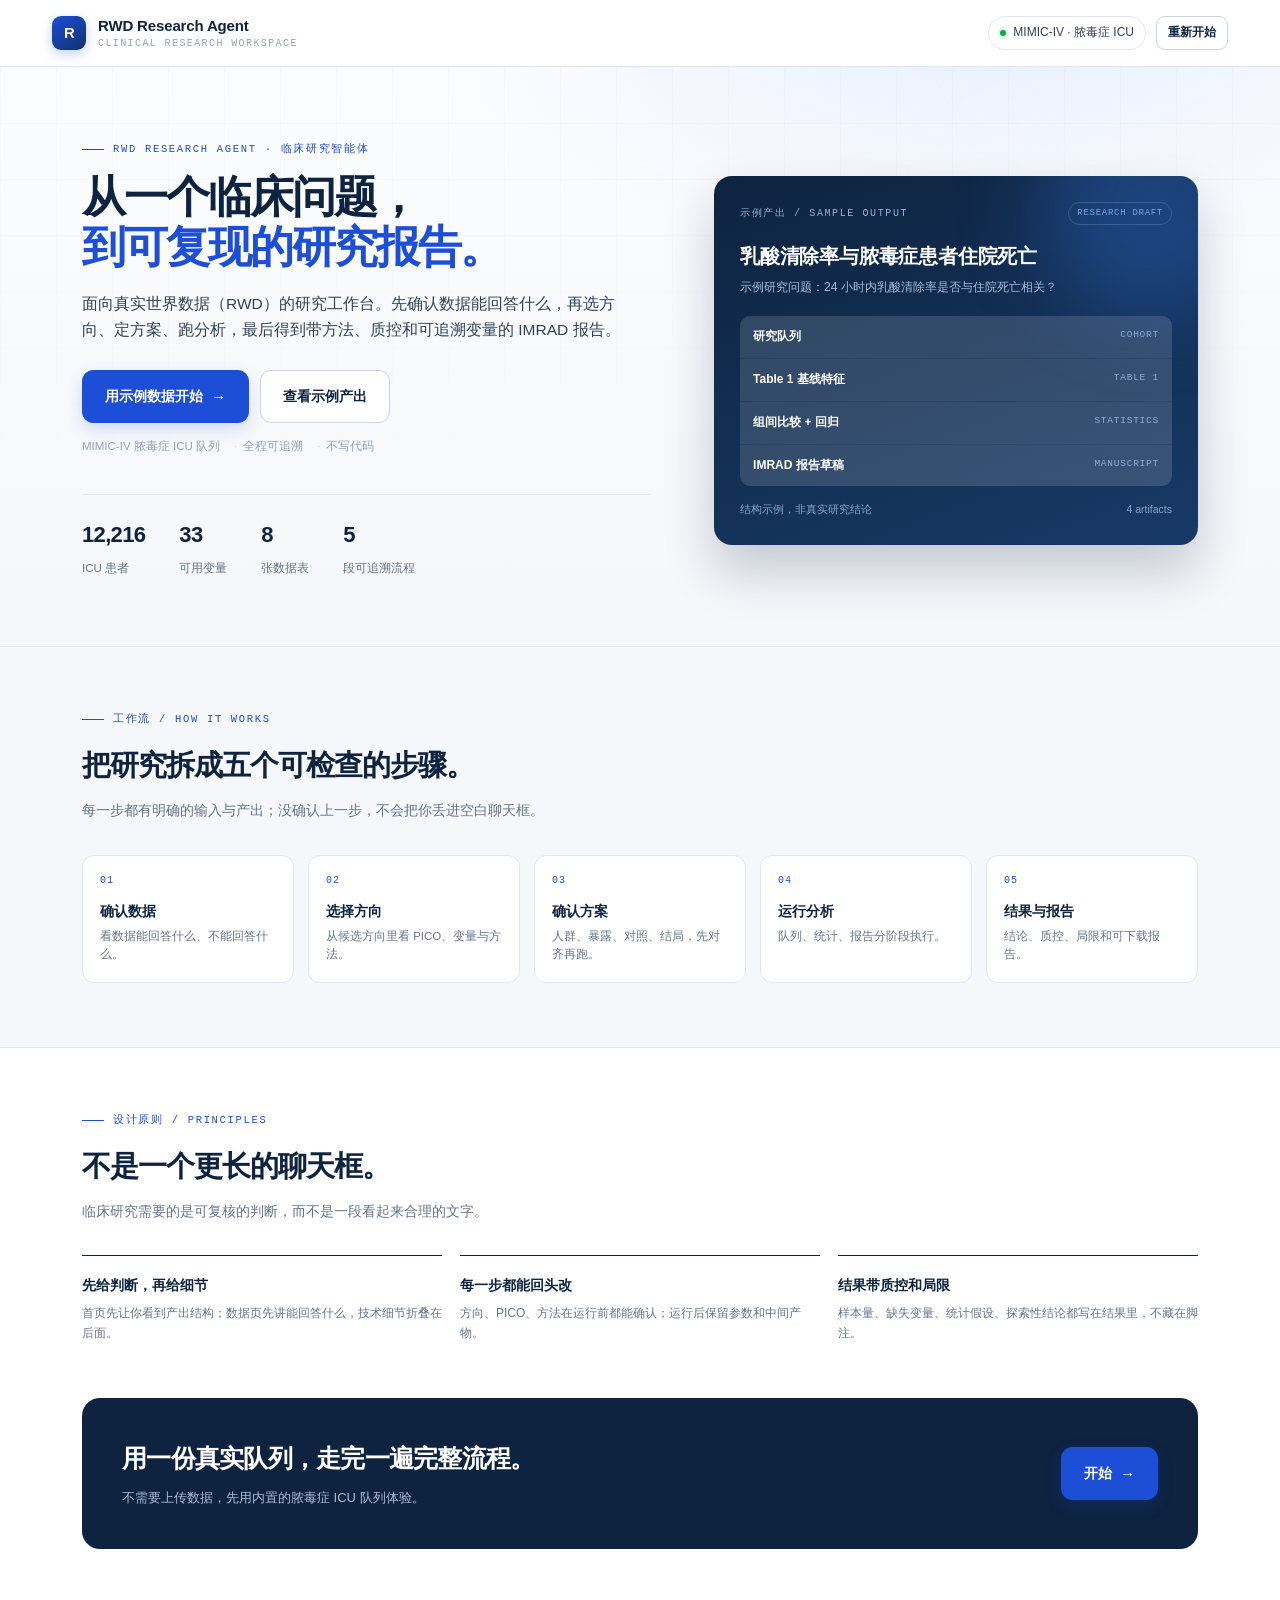
==== commit d07227c1: "Rework research workflow into a five-step guided workspace - Replace the single-page workspace with " ====
--- a/templates/index.html
+++ b/templates/index.html
@@ -3,1066 +3,45 @@
 <head>
 <meta charset="UTF-8">
 <meta name="viewport" content="width=device-width, initial-scale=1.0">
-<title>RWD Research Agent</title>
-<style>
-* { box-sizing: border-box; margin: 0; padding: 0; }
-body { font-family: -apple-system, BlinkMacSystemFont, "Segoe UI", Roboto, sans-serif; background: #f0f2f5; color: #1a1a2e; line-height: 1.6; height: 100vh; overflow: hidden; }
-.app { display: flex; flex-direction: column; height: 100vh; }
-
-/* Top Nav */
-.top-nav { display: flex; align-items: center; justify-content: space-between; background: #fff; border-bottom: 1px solid #e5e7eb; padding: 0 24px; height: 48px; flex-shrink: 0; }
-.nav-brand { font-weight: 700; font-size: 0.95rem; color: #0f4c81; }
-.nav-links { display: flex; gap: 4px; }
-.nav-links a { padding: 8px 20px; text-decoration: none; color: #555; font-size: 0.85rem; cursor: pointer; border-radius: 4px; transition: all 0.15s; }
-.nav-links a:hover { background: #f0f4f8; color: #333; }
-.nav-links a.active { background: #e8f0f8; color: #0f4c81; font-weight: 600; }
-
-/* Page Content */
-.page-content { flex: 1; overflow-y: auto; }
-.page { display: none; min-height: 100%; }
-.page.active { display: block; }
-
-/* Home Page */
-.page-home { display: flex; flex-direction: column; align-items: center; justify-content: center; min-height: 80vh; text-align: center; }
-.page-home h1 { font-size: 2.2rem; color: #0f4c81; margin-bottom: 8px; }
-.page-home .tagline { color: #888; font-size: 1rem; margin-bottom: 40px; }
-.page-home .home-btns { display: flex; gap: 20px; }
-.home-btn { padding: 16px 40px; border: 2px solid #0f4c81; border-radius: 10px; font-size: 1rem; cursor: pointer; transition: all 0.2s; text-decoration: none; display: inline-block; }
-.home-btn.primary { background: #0f4c81; color: #fff; }
-.home-btn.primary:hover { background: #0b3a63; }
-.home-btn.secondary { background: #fff; color: #0f4c81; }
-.home-btn.secondary:hover { background: #f0f4f8; }
-.home-btn.disabled { opacity: 0.4; cursor: not-allowed; border-color: #ccc; color: #ccc; background: #f5f5f5; }
-
-/* Data Report — card grid layout */
-.data-report { max-width: 1040px; margin: 0 auto; padding: 32px 24px; }
-.dr-title { font-size: 1.5rem; color: #0f4c81; margin-bottom: 4px; }
-.dr-subtitle { color: #888; font-size: 0.85rem; margin-bottom: 28px; }
-.dr-cards { display: grid; grid-template-columns: repeat(4, 1fr); gap: 14px; margin-bottom: 32px; }
-.dr-card { background: #fff; border-radius: 10px; padding: 20px; border: 1px solid #e8ecf1; text-align: center; }
-.dr-card .dr-card-num { font-size: 2rem; font-weight: 700; color: #0f4c81; line-height: 1.2; }
-.dr-card .dr-card-label { font-size: 0.78rem; color: #888; margin-top: 4px; }
-.dr-section { margin-bottom: 28px; }
-.dr-section h3 { font-size: 1.05rem; color: #333; margin-bottom: 12px; padding-bottom: 6px; border-bottom: 1px solid #eee; }
-.dr-table-grid { display: grid; grid-template-columns: repeat(auto-fill, minmax(300px, 1fr)); gap: 10px; }
-.dr-table-card { background: #fff; border: 1px solid #e8ecf1; border-radius: 8px; padding: 14px 16px; display: flex; align-items: center; gap: 12px; }
-.dr-table-card .dr-tc-icon { width: 40px; height: 40px; border-radius: 8px; background: #e8f0f8; color: #0f4c81; display: flex; align-items: center; justify-content: center; font-size: 1rem; font-weight: 700; flex-shrink: 0; }
-.dr-table-card .dr-tc-info { flex: 1; min-width: 0; }
-.dr-table-card .dr-tc-name { font-weight: 600; font-size: 0.85rem; }
-.dr-table-card .dr-tc-en { color: #888; font-size: 0.72rem; }
-.dr-table-card .dr-tc-size { color: #aaa; font-size: 0.7rem; margin-top: 2px; }
-.dr-rel-list { display: flex; flex-wrap: wrap; gap: 8px; }
-.dr-rel-item { background: #f8fafc; border: 1px solid #e5e7eb; border-radius: 6px; padding: 8px 14px; font-size: 0.82rem; display: flex; align-items: center; gap: 6px; }
-.dr-rel-arrow { color: #0f4c81; font-weight: 700; }
-.dr-var-table { width: 100%; border-collapse: collapse; }
-.dr-var-table th { background: #f4f6f8; font-weight: 600; text-align: left; padding: 8px 12px; border: 1px solid #e5e7eb; font-size: 0.8rem; color: #555; }
-.dr-var-table td { padding: 8px 12px; border: 1px solid #e5e7eb; font-size: 0.82rem; }
-.dr-var-table tr:nth-child(even) td { background: #fafbfc; }
-.dr-quality { display: inline-block; padding: 2px 10px; border-radius: 10px; font-size: 0.72rem; font-weight: 600; }
-.dr-quality.good { background: #d4edda; color: #155724; }
-.dr-quality.warn { background: #fff3cd; color: #856404; }
-.dr-quality.bad { background: #f8d7da; color: #721c24; }
-.dr-narrative { background: #f8fafc; border-left: 4px solid #0f4c81; border-radius: 0 8px 8px 0; padding: 16px 20px; margin-bottom: 12px; font-size: 0.85rem; line-height: 1.8; color: #333; }
-.dr-narrative.en { border-left-color: #888; background: #fafafa; color: #555; font-size: 0.8rem; }
-.en-name { color: #888; font-size: 0.75rem; font-weight: 400; }
-
-/* Ideas Page */
-.ideas-page { padding: 20px 24px; max-width: 1200px; margin: 0 auto; }
-.ideas-header { display: flex; align-items: center; justify-content: space-between; margin-bottom: 16px; }
-.ideas-header h2 { font-size: 1.2rem; color: #0f4c81; }
-.ideas-grid { display: grid; grid-template-columns: repeat(3, 1fr); gap: 10px; }
-.idea-card-lg { border: 1px solid #e0e5ec; border-radius: 8px; padding: 14px 16px; cursor: pointer; transition: all 0.15s; background: #fff; }
-.idea-card-lg:hover { border-color: #0f4c81; box-shadow: 0 2px 8px rgba(0,0,0,0.06); }
-.idea-card-lg.selected { border-color: #2ecc71; background: #f0fdf4; border-width: 2px; }
-.idea-card-lg .ic-id { font-weight: 700; color: #0f4c81; font-size: 0.75rem; margin-bottom: 2px; }
-.idea-card-lg .ic-title { font-weight: 600; font-size: 0.88rem; margin-bottom: 4px; }
-.idea-card-lg .ic-title-en { color: #777; font-size: 0.76rem; margin-bottom: 6px; }
-.idea-card-lg .ic-hyp { color: #555; font-size: 0.78rem; margin-bottom: 4px; }
-.idea-card-lg .ic-meta { display: flex; flex-direction: column; gap: 2px; color: #999; font-size: 0.72rem; margin-top: 6px; padding-top: 6px; border-top: 1px solid #eee; }
-.btn-primary { padding: 8px 20px; border: none; border-radius: 6px; font-size: 0.85rem; cursor: pointer; font-weight: 500; background: #0f4c81; color: #fff; }
-.btn-primary:hover { background: #0b3a63; }
-.btn-primary:disabled { opacity: 0.4; cursor: not-allowed; }
-.btn-secondary { padding: 8px 20px; border: 1px solid #d0d5dd; border-radius: 6px; font-size: 0.85rem; cursor: pointer; background: #fff; color: #555; }
-.btn-secondary:hover { background: #f5f7fa; }
-.spinner { display: none; width: 16px; height: 16px; border: 2px solid #e0e5ec; border-top-color: #f39c12; border-radius: 50%; animation: spin 0.6s linear infinite; }
-.spinner.visible { display: inline-block; }
-@keyframes spin { to { transform: rotate(360deg); } }
-.error-msg { background: #fef0f0; border: 1px solid #f5c6cb; color: #721c24; padding: 8px 12px; border-radius: 5px; font-size: 0.78rem; display: none; margin-top: 8px; }
-.error-msg.visible { display: block; }
-
-/* Workspace (Steps 3-5: full-screen) */
-.page-workspace-full { position: fixed; top: 0; left: 0; right: 0; bottom: 0; z-index: 100; background: #f0f2f5; }
-.workspace { display: grid; grid-template-columns: 220px 1fr 6px 800px; height: 100%; }
-.panel-left { background: #fff; border-right: 1px solid #e5e7eb; display: flex; flex-direction: column; }
-.panel-left h3 { padding: 14px 16px; border-bottom: 1px solid #e5e7eb; font-size: 13px; display: flex; justify-content: space-between; align-items: center; flex-shrink: 0; }
-.panel-left h3 button { background: none; border: none; cursor: pointer; font-size: 20px; color: #888; padding: 0 4px; line-height: 1; }
-.panel-left h3 button:hover { color: #0f4c81; }
-.conv-list { flex: 1; overflow-y: auto; padding: 8px; }
-.conv-item { padding: 10px 12px; border-radius: 8px; cursor: pointer; font-size: 13px; margin-bottom: 2px; display: flex; justify-content: space-between; align-items: center; color: #555; transition: all 0.15s; }
-.conv-item:hover { background: #f0f4f8; }
-.conv-item.active { background: #e8f0f8; color: #0f4c81; font-weight: 600; }
-.conv-item .conv-title { flex: 1; overflow: hidden; text-overflow: ellipsis; white-space: nowrap; }
-.conv-item .conv-time { font-size: 10px; color: #aaa; }
-.conv-item .conv-del { display: none; font-size: 14px; color: #aaa; padding: 2px 6px; border-radius: 4px; cursor: pointer; }
-.conv-item:hover .conv-del { display: block; }
-.conv-item .conv-del:hover { background: #fee2e2; color: #e74c3c; }
-.panel-center { display: flex; flex-direction: column; background: #f0f2f5; overflow: hidden; }
-.panel-center h3 { padding: 12px 20px; border-bottom: 1px solid #e5e7eb; background: #fff; font-size: 14px; flex-shrink: 0; display: flex; align-items: center; gap: 8px; }
-.panel-center h3 .back-btn { background: none; border: 1px solid #dde0e4; border-radius: 4px; padding: 4px 10px; font-size: 12px; cursor: pointer; color: #555; }
-.panel-center h3 .back-btn:hover { background: #f0f4f8; color: #0f4c81; }
-.chat-area { flex: 1; overflow-y: auto; padding: 20px; }
-.msg { margin-bottom: 16px; animation: fadeIn 0.3s; }
-@keyframes fadeIn { from{opacity:0;transform:translateY(8px)} to{opacity:1;transform:translateY(0)} }
-.msg.user .bubble { background: #e8f0f8; margin-left: auto; max-width: 80%; width: fit-content; }
-.msg.agent .bubble { background: #fff; border: 1px solid #e5e7eb; max-width: 85%; }
-.msg .bubble h1 { font-size: 1.1rem; margin: 8px 0 4px; color: #0f4c81; }
-.msg .bubble h2 { font-size: 1rem; margin: 8px 0 4px; }
-.msg .bubble h3 { font-size: 0.9rem; margin: 6px 0 3px; }
-.msg .bubble h4 { font-size: 0.85rem; margin: 4px 0 2px; }
-.msg .bubble p { margin: 0 0 6px; }
-.msg .bubble p:last-child { margin-bottom: 0; }
-.msg .bubble ul, .msg .bubble ol { padding-left: 20px; margin: 6px 0; }
-.msg .bubble li { margin-bottom: 2px; }
-.msg .bubble table { width: 100%; border-collapse: collapse; margin: 10px 0; font-size: 0.8rem; }
-.msg .bubble th { background: #f4f6f8; font-weight: 600; text-align: left; padding: 6px 10px; border: 1px solid #e5e7eb; }
-.msg .bubble td { padding: 6px 10px; border: 1px solid #e5e7eb; }
-.msg .bubble tr:nth-child(even) td { background: #fafbfc; }
-.msg .bubble code { background: #f0f1f3; padding: 2px 5px; border-radius: 3px; font-size: 0.82em; font-family: "SF Mono", Menlo, Consolas, monospace; }
-.msg .bubble pre { background: #f8f9fa; border: 1px solid #e5e7eb; border-radius: 6px; padding: 10px 14px; overflow-x: auto; font-size: 0.78rem; margin: 8px 0; }
-.msg .bubble pre code { background: none; padding: 0; }
-.msg .bubble hr { border: none; border-top: 1px solid #e5e7eb; margin: 12px 0; }
-.msg .bubble strong { color: #1a1a1a; }
-.msg .bubble .err-msg { color: #dc2626; background: #fef2f2; padding: 6px 10px; border-radius: 6px; margin: 4px 0; }
-.msg .bubble .warn-msg { color: #92400e; background: #fffbeb; padding: 6px 10px; border-radius: 6px; margin: 4px 0; }
-.bubble { padding: 12px 16px; border-radius: 10px; font-size: 14px; line-height: 1.6; box-shadow: 0 1px 2px rgba(0,0,0,0.04); }
-.bubble.step { background: #f9fafb; border: 1px dashed #e5e7eb; font-size: 13px; color: #666; }
-.bubble.done { background: #ecfdf5; border-color: #a7f3d0; font-size: 13px; }
-.bubble .label { font-size: 11px; color: #888; margin-bottom: 4px; font-weight: 600; }
-.chat-bar { display: flex; gap: 8px; padding: 14px 20px; background: #fff; border-top: 1px solid #e5e7eb; flex-shrink: 0; align-items: flex-end; }
-.chat-bar input { flex: 1; padding: 10px 16px; border: 1px solid #dde0e4; border-radius: 8px; font-size: 14px; font-family: inherit; background: #f8fafb; outline: none; }
-.chat-bar input:focus { border-color: #0f4c81; background: #fff; }
-.chat-bar button { padding: 10px 24px; border-radius: 8px; border: none; background: #0f4c81; color: #fff; font-weight: 600; cursor: pointer; }
-.chat-bar button:disabled { opacity: 0.4; cursor: not-allowed; }
-
-/* Tool execution card in chat */
-.tool-exec-card { margin: 8px 0; border: 1px solid #e5e7eb; border-radius: 8px; background: #fafbfc; overflow: hidden; }
-.tool-exec-card.done { border-left: 3px solid #2ecc71; }
-.tool-exec-card.error { border-left: 3px solid #e74c3c; }
-.tool-exec-card.running { border-left: 3px solid #f39c12; }
-.tool-exec-card .tec-head { display: flex; align-items: center; gap: 6px; padding: 6px 12px; font-size: 0.8rem; font-weight: 500; border-bottom: 1px solid #eee; }
-.tool-exec-card .tec-body { padding: 8px 12px; font-size: 0.8rem; color: #555; }
-.tec-spin { width: 14px; height: 14px; border: 2px solid #e0e0e0; border-top-color: #f39c12; border-radius: 50%; animation: spin 0.6s linear infinite; display: inline-block; margin-left: auto; }
-@keyframes spin { to { transform: rotate(360deg); } }
-
-.resizer { width: 8px; cursor: col-resize; flex-shrink: 0; background: #f0f2f5; position: relative; z-index: 5; }
-.resizer::after { content: ""; position: absolute; left: 3px; top: 50%; transform: translateY(-50%); width: 2px; height: 40px; border-radius: 1px; background: #d0d5dd; }
-.resizer:hover { background: #dde4f0; }
-.resizer:hover::after { background: #0f4c81; }
-/* Right Panel — Paginated Page Viewer */
-.panel-right { background: #fff; display: flex; flex-direction: column; overflow: hidden; border-left: 1px solid #e5e7eb; }
-.panel-log-header { font-size: 0.8rem; font-weight: 600; padding: 10px 14px; border-bottom: 1px solid #e5e7eb; flex-shrink: 0; display: flex; justify-content: space-between; align-items: center; }
-.page-viewer { flex: 1; overflow-y: auto; padding: 16px; font-size: 0.8rem; line-height: 1.7; }
-.page-viewer h3 { font-size: 0.85rem; color: #0f4c81; margin: 12px 0 6px; padding-bottom: 4px; border-bottom: 1px solid #eee; }
-.page-viewer h3:first-child { margin-top: 0; }
-.page-viewer table { width: 100%; border-collapse: collapse; font-size: 0.74rem; margin: 8px 0; }
-.page-viewer th { background: #f4f6f8; font-weight: 600; text-align: left; padding: 5px 8px; border: 1px solid #e5e7eb; }
-.page-viewer td { padding: 5px 8px; border: 1px solid #e5e7eb; }
-.page-viewer tr:nth-child(even) td { background: #fafbfc; }
-.page-viewer p { margin: 4px 0; }
-.page-viewer ul, .page-viewer ol { padding-left: 18px; margin: 4px 0; }
-.page-viewer li { margin-bottom: 2px; }
-.page-viewer code { background: #f0f1f3; padding: 1px 4px; border-radius: 3px; font-size: 0.85em; }
-.page-viewer pre { background: #f8f9fa; border: 1px solid #e5e7eb; border-radius: 6px; padding: 10px; overflow-x: auto; font-size: 0.74rem; margin: 6px 0; }
-.page-viewer .sig { color: #059669; font-weight: 600; }
-.page-viewer .not-sig { color: #999; }
-.page-viewer details { margin: 8px 0; }
-.page-viewer details summary { cursor: pointer; font-size: 0.72rem; color: #888; }
-.page-viewer .page-meta { display: flex; gap: 12px; font-size: 0.7rem; color: #999; margin-bottom: 12px; }
-.page-nav { display: flex; justify-content: center; align-items: center; gap: 16px; padding: 10px 14px; border-top: 1px solid #e5e7eb; flex-shrink: 0; }
-.page-nav button { padding: 5px 14px; border: 1px solid #d0d5dd; border-radius: 4px; background: #fff; cursor: pointer; font-size: 0.74rem; font-family: inherit; transition: all 0.1s; }
-.page-nav button:hover { border-color: #0f4c81; color: #0f4c81; }
-.page-nav button:disabled { opacity: 0.3; cursor: not-allowed; }
-.page-nav span { font-size: 0.74rem; color: #888; }
-.empty { display: flex; align-items: center; justify-content: center; height: 100%; color: #aaa; font-size: 13px; }
-
-.hint { text-align: center; margin: 12px 0; font-size: 13px; color: #555; padding: 10px; background: #e8f0f8; border-radius: 8px; }
-.btn-danger { background: #e74c3c; color: #fff; border: none; padding: 6px 14px; border-radius: 5px; font-size: 0.78rem; cursor: pointer; }
-
-@media (max-width: 1200px) { .workspace { grid-template-columns: 1fr !important; } .panel-left, .panel-right, .resizer { display: none; } }
-</style>
+<title>RWD Research Agent · 临床研究智能体</title>
+<meta name="description" content="从临床问题到可复现研究报告的 RWD 研究工作台：确认数据、选择方向、确认方案、运行分析、生成报告。">
+<link rel="stylesheet" href="/static/app.css?v=19">
 </head>
 <body>
-<div class="app">
-  <!-- Top Nav -->
-  <nav class="top-nav">
-    <div class="nav-brand">RWD Research Agent</div>
-    <div class="nav-links">
-      <a onclick="goTo('home')" data-nav="home" class="active">首页</a>
-      <a onclick="goTo('data')" data-nav="data">数据报告</a>
-      <a onclick="goTo('ideas')" data-nav="ideas">选题列表</a>
-      <a onclick="goTo('workspace')" data-nav="workspace">工作区</a>
+  <header class="topbar">
+    <div class="topbar-in">
+      <a class="brand" href="#/" aria-label="RWD Research Agent">
+        <span class="brand-mark">R</span>
+        <span class="brand-name"><b>RWD Research Agent</b><span>clinical research workspace</span></span>
+      </a>
+      <div class="top-right">
+        <span class="env-chip"><i></i>MIMIC-IV · 脓毒症 ICU</span>
+        <button class="btn btn-sm btn-ghost" id="reset-app">重新开始</button>
+      </div>
     </div>
+  </header>
+
+  <nav class="stepper hidden" id="stepper" aria-label="研究步骤">
+    <div class="stepper-in"></div>
   </nav>
 
-  <!-- Page Content -->
-  <div class="page-content">
-    <!-- HOME -->
-    <div id="page-home" class="page active">
-      <div class="page-home">
-        <h1>RWD Research Agent</h1>
-        <p class="tagline">基于真实世界数据的临床研究智能助手</p>
-        <div class="home-btns">
-          <a class="home-btn primary" onclick="goTo('data')">使用本系统数据</a>
-          <a class="home-btn secondary disabled" title="即将开放">上传自有数据</a>
-        </div>
-      </div>
-    </div>
+  <main id="app" aria-live="polite"></main>
 
-    <!-- DATA REPORT (Skill 1: EDA) -->
-    <div id="page-data" class="page">
-      <div class="data-report" id="data-report-content">
-        <div class="report-placeholder">正在加载数据报告...</div>
-      </div>
-    </div>
-
-    <!-- IDEAS LIST (Skill 2: Ideas) -->
-    <div id="page-ideas" class="page">
-      <div class="ideas-page">
-        <div class="ideas-header">
-          <h2>研究选题库</h2>
-          <div class="ideas-actions">
-            <span id="ideas-selected-label" style="color:#888;font-size:0.82rem;display:none;"></span>
-            <button class="btn-primary" onclick="goToWorkspace()" id="btn-to-workspace" disabled>前往工作区</button>
-            <button class="btn-secondary" onclick="regenerateIdeas()" id="btn-regen">重新生成选题</button>
-            <span class="spinner" id="ideas-spinner"></span>
-          </div>
-        </div>
-        <div class="error-msg" id="ideas-error"></div>
-        <div class="ideas-grid" id="ideas-grid"></div>
-      </div>
-    </div>
-
-    <!-- WORKSPACE (Steps 3-5: Full-Screen) -->
-    <div id="page-workspace" class="page page-workspace-full">
-      <div class="workspace">
-        <div class="panel-left">
-          <h3>对话记录 <button onclick="newConversation()" title="新对话">+</button></h3>
-          <div class="conv-list" id="conv-list"></div>
-        </div>
-        <div class="panel-center">
-          <h3>
-            <button class="back-btn" onclick="exitWorkspace()">← 返回</button>
-            工作区 <span style="font-size:11px;color:#888;" id="status">就绪</span>
-          </h3>
-          <div class="chat-area" id="chat"></div>
-          <div class="chat-bar">
-            <input id="chat-input" placeholder="输入你的研究问题或指令，Agent 会自主完成..." onkeydown="if(event.key==='Enter')send()">
-            <button onclick="send()">发送</button>
-          </div>
-        </div>
-        <div class="resizer" id="resizer"></div>
-        <div class="panel-right" id="right-panel">
-          <div class="panel-log-header">
-            <span>📋 研究日志</span>
-            <span id="page-indicator" style="font-size:0.7rem;color:#888;"></span>
-          </div>
-          <div class="page-viewer" id="page-viewer"><div class="empty">Agent 的行动和结果将在此处展示</div></div>
-          <div class="page-nav" id="page-nav" style="display:none;">
-            <button onclick="flipPage(-1)" id="btn-prev">← 上一页</button>
-            <span id="page-num"></span>
-            <button onclick="flipPage(1)" id="btn-next">下一页 →</button>
-          </div>
-        </div>
-      </div>
+  <div class="overlay" id="overlay" role="status" aria-live="polite">
+    <div class="overlay-card">
+      <div class="loader"></div>
+      <b id="overlay-title">正在准备</b>
+      <p id="overlay-sub"></p>
     </div>
   </div>
-</div>
+  <div class="toast" id="toast" role="alert"></div>
 
-<script>
-// ============================================================
-// Bilingual Mappings
-// ============================================================
-const BI_TABLE = { "patients_24h":"患者信息表","admissions_24h":"入院记录表","cohort_24h":"研究队列表","diagnoses_icd_24h":"ICD诊断表","sepsis_icu_labevents_core_numeric_24h":"ICU核心实验室检查表","sepsis_icu_labevents_core_items":"实验室项目字典表","filter_stats":"筛选统计表","research_cohort":"研究队列" };
-const BI_KEY = { "subject_id":"患者ID","hadm_id":"住院ID","stay_id":"ICU住院ID","itemid":"项目ID","charttime":"记录时间","gender":"性别","anchor_age":"锚定年龄","hospital_expire_flag":"住院死亡标志","admission_type":"入院类型" };
-const BI_LAB = { "lab_lactate":"乳酸","lab_glucose":"血糖","lab_creatinine":"肌酐","lab_bicarbonate":"碳酸氢盐","lab_wbc":"白细胞计数","lab_platelet":"血小板计数","lab_sodium":"钠","lab_potassium":"钾","lab_rdw":"红细胞分布宽度","lab_inr":"国际标准化比值","lab_pt":"凝血酶原时间","lab_ptt":"部分凝血活酶时间","lab_hematocrit":"红细胞比容","lab_hemoglobin":"血红蛋白","lab_bun":"尿素氮","lab_chloride":"氯","lab_calcium":"钙","lab_aniongap":"阴离子间隙","lab_ph":"pH值","lab_albumin":"白蛋白","lab_bilirubin":"总胆红素","lab_alt":"谷丙转氨酶","lab_ast":"谷草转氨酶","lab_crp":"C反应蛋白","lab_procalcitonin":"降钙素原","lab_ddimer":"D-二聚体","lab_fibrinogen":"纤维蛋白原","lab_troponin":"肌钙蛋白" };
+  <noscript>
+    <div style="max-width:720px;margin:60px auto;padding:24px;font-family:sans-serif">
+      这个工作台需要 JavaScript。请开启后刷新页面。
+    </div>
+  </noscript>
 
-function escHtml(s) { if(!s) return ""; return String(s).replace(/&/g,"&amp;").replace(/</g,"&lt;").replace(/>/g,"&gt;").replace(/"/g,"&quot;"); }
-function biTable(n) { return BI_TABLE[n] ? `${BI_TABLE[n]} <span class="en-name">(${escHtml(n)})</span>` : escHtml(n); }
-function biVar(n) { if(BI_LAB[n]) return `${BI_LAB[n]} <span class="en-name">(${escHtml(n)})</span>`; if(BI_KEY[n]) return `${BI_KEY[n]} <span class="en-name">(${escHtml(n)})</span>`; if(n.startsWith("lab_")) return `${escHtml(n.replace("lab_",""))} <span class="en-name">(${escHtml(n)})</span>`; return escHtml(n); }
-
-// ============================================================
-// Navigation
-// ============================================================
-let currentPage = "home";
-let reports = {};
-let selectedIdeaId = null;
-let selectedIdeaData = null;
-let edaReportHtml = null;
-
-function goTo(page) {
-  currentPage = page;
-  document.querySelectorAll(".page").forEach(p => p.classList.remove("active"));
-  document.querySelectorAll(".nav-links a").forEach(a => a.classList.remove("active"));
-  document.getElementById("page-"+page).classList.add("active");
-  document.querySelector(`[data-nav="${page}"]`).classList.add("active");
-
-  if (page === "workspace") {
-    document.querySelector(".top-nav").style.display = "none";
-    document.querySelector(".page-content").style.overflow = "hidden";
-    if (!convId) restoreLastConversation();
-    renderConvList();
-  } else {
-    document.querySelector(".top-nav").style.display = "flex";
-    document.querySelector(".page-content").style.overflow = "auto";
-  }
-
-  if (page === "data" && !edaReportHtml) autoLoadDataReport();
-  if (page === "ideas") autoLoadIdeasPage();
-}
-
-// ============================================================
-// Data Report Page (Skill 1: EDA)
-// ============================================================
-async function autoLoadDataReport() {
-  const container = document.getElementById("data-report-content");
-  container.innerHTML = '<div class="report-placeholder">正在运行数据探索分析...</div>';
-  try {
-    // Run Skill 1 directly (uses DB cache)
-    const r1 = await fetch("/api/skill1/run", { method: "POST" });
-    if (!r1.ok) throw new Error((await r1.json()).error || "Skill 1 执行失败");
-    const data = await r1.json();
-    if (data.status === "error") throw new Error(data.error);
-    edaReportHtml = buildEdaReportHtml(data);
-    container.innerHTML = edaReportHtml;
-    // Also store in reports for the workspace tab
-    reports.eda = data;
-  } catch(e) {
-    container.innerHTML = `<div class="error-msg visible">加载失败: ${escHtml(e.message)}</div>`;
-  }
-}
-
-function buildEdaReportHtml(data) {
-  const tables = data.table_names || [];
-  const tableSizes = data.table_sizes || {};
-  const relationships = (data.relationships || []).slice(0, 15);
-  const kv = (data.summary?.key_clinical_variables || []).slice(0, 30);
-  const usable = data.summary?.usable_variables || 0;
-  const cautious = data.summary?.cautious_variables || 0;
-
-  let h = `<h1 class="dr-title">数据探索分析报告</h1>
-    <p class="dr-subtitle">数据目录: ${escHtml(data.data_directory || "")} — MIMIC-IV 脓毒症 ICU 24h 数据集</p>`;
-
-  // Metric cards
-  h += `<div class="dr-cards">
-    <div class="dr-card"><div class="dr-card-num">${data.tables_found}</div><div class="dr-card-label">数据表</div></div>
-    <div class="dr-card"><div class="dr-card-num">${(data.total_patients_estimate||0).toLocaleString()}</div><div class="dr-card-label">预估患者数</div></div>
-    <div class="dr-card"><div class="dr-card-num">${usable}</div><div class="dr-card-label">可用变量<br><span style="font-size:0.7rem;color:#aaa;">缺失率 &lt; 5%</span></div></div>
-    <div class="dr-card"><div class="dr-card-num">${cautious}</div><div class="dr-card-label">需谨慎变量<br><span style="font-size:0.7rem;color:#aaa;">缺失率 5–30%</span></div></div>
-  </div>`;
-
-  // Table cards
-  if (tables.length) {
-    h += `<div class="dr-section"><h3>数据表清单</h3><div class="dr-table-grid">`;
-    tables.forEach((t, i) => {
-      const sz = tableSizes[t] ? `${tableSizes[t]} MB` : "";
-      h += `<div class="dr-table-card">
-        <div class="dr-tc-icon">${i+1}</div>
-        <div class="dr-tc-info"><div class="dr-tc-name">${biTable(t)}</div>${sz ? `<div class="dr-tc-size">${sz}</div>` : ""}</div>
-      </div>`;
-    });
-    h += `</div></div>`;
-  }
-
-  // Relationships
-  if (relationships.length) {
-    h += `<div class="dr-section"><h3>表关联关系</h3><div class="dr-rel-list">`;
-    relationships.forEach(r => {
-      h += `<div class="dr-rel-item"><span>${biTable(r.left)}</span><span class="dr-rel-arrow">↔</span>
-        <span>${biTable(r.right)}</span><span style="color:#aaa;font-size:0.7rem;">${(r.shared_keys||[]).map(k => BI_KEY[k]||k).join("、")}</span></div>`;
-    });
-    h += `</div></div>`;
-  }
-
-  // Key variables table
-  if (kv.length) {
-    h += `<div class="dr-section"><h3>关键临床变量</h3>
-      <table class="dr-var-table"><tr><th>变量名</th><th style="width:80px">缺失率</th><th style="width:70px">质量</th></tr>`;
-    kv.forEach(v => {
-      const rate = v.missing_frac != null ? (v.missing_frac*100).toFixed(1)+"%" : "-";
-      const lvl = v.missing_level || "usable";
-      const lvlCls = lvl === "usable" ? "good" : lvl === "cautious" ? "warn" : "bad";
-      const lvlLabel = lvl === "usable" ? "可用" : lvl === "cautious" ? "谨慎" : "排除";
-      h += `<tr><td>${biVar(v.variable)}</td><td style="text-align:right;">${rate}</td><td><span class="dr-quality ${lvlCls}">${lvlLabel}</span></td></tr>`;
-    });
-    h += `</table></div>`;
-  }
-
-  // LLM quality narrative
-  if (data.llm_analysis) {
-    const la = data.llm_analysis;
-    const qn = la.quality_narrative || la.quality_narrative_cn || "";
-    const rn = la.relationship_notes || la.relationship_notes_cn || "";
-    if (qn) {
-      h += `<div class="dr-section"><h3>数据质量综合评估</h3>`;
-      h += `<div class="dr-narrative">${escHtml(qn)}</div>`;
-      h += `</div>`;
-    }
-    if (rn) {
-      h += `<div class="dr-section"><h3>表关联解读</h3>`;
-      h += `<div class="dr-narrative">${escHtml(rn)}</div>`;
-      h += `</div>`;
-    }
-  }
-  return h;
-}
-
-// ============================================================
-// Ideas Page (Skill 2)
-// ============================================================
-async function autoLoadIdeasPage() {
-  const grid = document.getElementById("ideas-grid");
-  grid.innerHTML = '<div style="color:#bbb;text-align:center;padding:40px;">加载中...</div>';
-  try {
-    const r = await fetch("/api/ideas/pool");
-    if (!r.ok) throw new Error("HTTP " + r.status);
-    const data = await r.json();
-    reports.ideas = { ideas: data.ideas || [], count: data.count || 0 };
-    renderIdeasGrid(data.ideas || []);
-  } catch(e) {
-    grid.innerHTML = `<div class="error-msg visible">加载失败: ${escHtml(e.message)}</div>`;
-  }
-}
-
-function renderIdeasGrid(ideas) {
-  const grid = document.getElementById("ideas-grid");
-  if (!ideas.length) {
-    grid.innerHTML = '<div style="color:#bbb;text-align:center;padding:40px;">选题库为空，请点击 <b>"重新生成选题"</b> 按钮生成</div>';
-    return;
-  }
-  grid.innerHTML = ideas.map((idea, i) => {
-    const sel = idea.id === selectedIdeaId ? " selected" : "";
-    const title = idea.title || idea.title_cn || "Untitled";
-    const hyp = idea.hypothesis || idea.hypothesis_cn || "";
-    return `<div class="idea-card-lg${sel}" onclick="selectIdeaOnPage('${idea.id}', this)" data-id="${idea.id}">
-      <div class="ic-id">${idea.id} · #${i+1}</div>
-      <div class="ic-title">${escHtml(title)}</div>
-      <div class="ic-hyp">${escHtml(hyp)}</div>
-      <div class="ic-meta">
-        <span>评分: ${idea.total_score || "-"}</span>
-        <span>方法: ${escHtml(idea.suggested_method || "-")}</span>
-      </div>
-    </div>`;
-  }).join("");
-
-  if (selectedIdeaId) {
-    document.getElementById("ideas-selected-label").style.display = "inline";
-    document.getElementById("ideas-selected-label").textContent = `已选: ${selectedIdeaId}`;
-    document.getElementById("btn-to-workspace").disabled = false;
-  }
-}
-
-async function selectIdeaOnPage(id, el) {
-  try {
-    const r = await fetch("/api/skill2/select-idea", {
-      method: "POST", headers: {"Content-Type":"application/json"},
-      body: JSON.stringify({ idea_id: id })
-    });
-    const result = await r.json();
-    if (result.status === "selected") {
-      selectedIdeaId = id;
-      selectedIdeaData = result.idea;
-      document.querySelectorAll(".idea-card-lg").forEach(c => c.classList.remove("selected"));
-      if (el) el.classList.add("selected");
-      document.getElementById("ideas-selected-label").style.display = "inline";
-      document.getElementById("ideas-selected-label").textContent = `已选: ${id}`;
-      document.getElementById("btn-to-workspace").disabled = false;
-    } else {
-      alert("选择失败: " + (result.error || "未知错误"));
-    }
-  } catch(e) {
-    alert("选择失败: " + e.message);
-  }
-}
-
-function goToWorkspace() {
-  if (!selectedIdeaId) return;
-  // CRITICAL: capture pipeline data BEFORE newConversation wipes reports
-  const savedEda = reports.eda;
-  const savedIdeas = reports.ideas;
-  // Only create new conversation if none exists (preserves existing conv state)
-  if (!convId) {
-    newConversation(true);
-    // Restore pipeline data that newConversation wiped
-    if (savedEda) reports.eda = savedEda;
-    if (savedIdeas) reports.ideas = savedIdeas;
-  }
-  goTo("workspace");
-
-  const chat = document.getElementById("chat");
-  if (!chat.querySelector(".msg")) {
-    const title = selectedIdeaData?.title || selectedIdeaData?.title_cn || selectedIdeaId;
-    chat.innerHTML += `<div class="msg agent"><div class="bubble">已选择选题: <strong>${escHtml(title)}</strong><br><br>输入你的研究问题或指令，我会自主完成后续步骤。</div></div>`;
-    chat.scrollTop = chat.scrollHeight;
-  }
-  // Reset agent state so it re-seeds on first message
-  agentProjectId = "";
-}
-
-function exitWorkspace() {
-  saveConversation();
-  document.querySelector(".top-nav").style.display = "flex";
-  document.querySelector(".page-content").style.overflow = "auto";
-  goTo("ideas");
-}
-
-// ============================================================
-// Conversation History (localStorage)
-// ============================================================
-const CONV_KEY = "mimic_agent_convs";
-let convId = "";
-
-function loadConvs() {
-  try { return JSON.parse(localStorage.getItem(CONV_KEY) || "[]"); }
-  catch(e) { return []; }
-}
-
-function saveConvs(convs) {
-  try { localStorage.setItem(CONV_KEY, JSON.stringify(convs)); } catch(e) {}
-}
-
-function restoreLastConversation() {
-  const convs = loadConvs();
-  if (convs.length > 0) {
-    const last = convs[0];
-    convId = last.id;
-    const savedR = last.reports || {};
-    reports = { ...savedR, eda: reports.eda || savedR.eda, ideas: reports.ideas || savedR.ideas };
-    selectedIdeaId = last.selectedIdeaId || "";
-    selectedIdeaData = last.selectedIdeaData || null;
-    document.getElementById("chat").innerHTML = last.chatHtml || "";
-    document.getElementById("chat").scrollTop = document.getElementById("chat").scrollHeight;
-    document.getElementById("status").textContent = "就绪";
-  }
-}
-
-function saveConversation() {
-  if (!convId) return;
-  let convs = loadConvs();
-  let c = convs.find(x => x.id === convId);
-  if (!c) { c = { id: convId }; convs.unshift(c); }
-  c.title = c.title || (selectedIdeaData?.title || selectedIdeaData?.title_cn || "新对话").substring(0, 20);
-  c.reports = reports;
-  c.chatHtml = document.getElementById("chat").innerHTML;
-  c.selectedIdeaId = selectedIdeaId;
-  c.selectedIdeaData = selectedIdeaData;
-  c.time = Date.now();
-  saveConvs(convs);
-}
-
-function newConversation(silent) {
-  saveConversation();
-  convId = "c" + Date.now();
-  document.getElementById("chat").innerHTML = "";
-  reports = {};
-  resultPages = []; activeResultPage = -1;
-  try { document.getElementById("page-viewer").innerHTML = '<div class="empty">Agent 的行动和结果将在此处展示</div>'; } catch(e) {}
-  try { document.getElementById("page-nav").style.display = "none"; } catch(e) {}
-  document.getElementById("status").textContent = "就绪 — 新对话";
-  if (!silent) renderConvList();
-}
-
-function renderConvList() {
-  const convs = loadConvs();
-  const list = document.getElementById("conv-list");
-  list.innerHTML = convs.slice(0, 30).map(c => {
-    const active = c.id === convId ? " active" : "";
-    const time = new Date(c.time).toLocaleTimeString("zh-CN", { hour: "2-digit", minute: "2-digit" });
-    return `<div class="conv-item${active}" onclick="switchConversation('${c.id}')">
-      <div style="flex:1;min-width:0;">
-        <div class="conv-title">${escHtml(c.title || "新对话")}</div>
-        <div class="conv-time">${time}</div>
-      </div>
-      <span class="conv-del" onclick="event.stopPropagation();deleteConversation('${c.id}')">×</span>
-    </div>`;
-  }).join("") || '<div style="padding:10px;color:#aaa;font-size:12px;text-align:center;">暂无历史对话</div>';
-}
-
-function switchConversation(id) {
-  saveConversation();
-  let convs = loadConvs();
-  let c = convs.find(x => x.id === id);
-  if (!c) return;
-  convId = c.id;
-  // Merge saved reports with current pipeline data (don't lose EDA/ideas from pages 1-2)
-  const savedR = c.reports || {};
-  reports = { ...savedR, eda: reports.eda || savedR.eda, ideas: reports.ideas || savedR.ideas };
-  selectedIdeaId = c.selectedIdeaId || "";
-  selectedIdeaData = c.selectedIdeaData || null;
-  document.getElementById("chat").innerHTML = c.chatHtml || "";
-  document.getElementById("chat").scrollTop = document.getElementById("chat").scrollHeight;
-  renderConvList();
-  document.getElementById("status").textContent = "就绪";
-}
-
-function deleteConversation(id) {
-  let convs = loadConvs();
-  convs = convs.filter(c => c.id !== id);
-  saveConvs(convs);
-  if (convId === id) newConversation(true);
-  renderConvList();
-}
-
-setInterval(saveConversation, 5000);
-window.addEventListener("beforeunload", saveConversation);
-
-async function regenerateIdeas() {
-  const btn = document.getElementById("btn-regen");
-  const spinner = document.getElementById("ideas-spinner");
-  btn.disabled = true; spinner.className = "spinner visible";
-  document.getElementById("ideas-error").className = "error-msg";
-  try {
-    // Run Skill 2 directly to generate new ideas
-    const r = await fetch("/api/skill2/run", {
-      method: "POST",
-      headers: {"Content-Type": "application/json"},
-      body: JSON.stringify({ mode: "ai_assisted" })
-    });
-    if (!r.ok) throw new Error((await r.json()).error || "选题生成失败");
-    selectedIdeaId = null; selectedIdeaData = null;
-    document.getElementById("ideas-selected-label").style.display = "none";
-    document.getElementById("btn-to-workspace").disabled = true;
-    await autoLoadIdeasPage();
-  } catch(e) {
-    document.getElementById("ideas-error").textContent = e.message;
-    document.getElementById("ideas-error").className = "error-msg visible";
-  }
-  btn.disabled = false; spinner.className = "spinner";
-}
-
-// ============================================================
-// Workspace — Agent Chat
-// ============================================================
-let agentProjectId = "";
-let isAgentStreaming = false;
-let agentProjectSeeded = false;
-
-const TOOL_LABELS = {
-  scan_data: { icon: "📊", label: "扫描数据" },
-  generate_ideas: { icon: "💡", label: "生成选题" },
-  search_papers: { icon: "📄", label: "搜索论文" },
-  extract_cohort: { icon: "🔬", label: "提取队列" },
-  run_statistics: { icon: "📈", label: "统计检验" },
-  generate_report: { icon: "📝", label: "生成报告" },
-};
-
-async function seedProjectFromPipeline() {
-  if (!agentProjectId) return;
-  const seed = {};
-  if (reports.eda) seed.eda = reports.eda;
-  if (reports.ideas) {
-    seed.ideas = reports.ideas.ideas || reports.ideas.papers || [];
-  }
-  if (selectedIdeaId && selectedIdeaData) {
-    seed.selected_idea = selectedIdeaData;
-  }
-  if (Object.keys(seed).length > 0) {
-    await fetch(`/api/projects/${agentProjectId}/seed`, {
-      method: "POST", headers: { "Content-Type": "application/json" },
-      body: JSON.stringify(seed),
-    });
-  }
-}
-
-async function send() {
-  if (isAgentStreaming) return;
-  const inp = document.getElementById("chat-input");
-  const msg = inp.value.trim();
-  if (!msg) return;
-  inp.value = "";
-  isAgentStreaming = true;
-
-  addMsg("user", renderMd(msg));
-  document.getElementById("status").textContent = "Agent 思考中...";
-
-  // Create project on first message
-  if (!agentProjectId) {
-    const r = await fetch("/api/projects", {
-      method: "POST", headers: { "Content-Type": "application/json" },
-      body: JSON.stringify({ title: (selectedIdeaData?.title || selectedIdeaData?.title_cn || "新研究").substring(0, 40) }),
-    });
-    const p = await r.json();
-    agentProjectId = p.project_id;
-  }
-  // Always re-seed before each message (defense against Redis state loss)
-  await seedProjectFromPipeline();
-
-  try {
-    // Build seed data (defense against state loss)
-    const _seed = {};
-    if (reports.eda) _seed.eda = reports.eda;
-    if (reports.ideas) _seed.ideas = reports.ideas.ideas || reports.ideas.papers || [];
-    if (selectedIdeaId && selectedIdeaData) _seed.selected_idea = selectedIdeaData;
-
-    const resp = await fetch("/api/agent/chat", {
-      method: "POST", headers: { "Content-Type": "application/json" },
-      body: JSON.stringify({ message: msg, project_id: agentProjectId, _seed }),
-    });
-    if (!resp.ok) { addMsg("agent", "❌ 请求失败 (" + resp.status + ")"); return; }
-
-    const reader = resp.body.getReader();
-    const dec = new TextDecoder();
-    let buf = "", agentHtml = "", toolCardId = null;
-
-    while (true) {
-      const { done, value } = await reader.read();
-      if (done) break;
-      buf += dec.decode(value, { stream: true });
-      const lines = buf.split("\n");
-      buf = lines.pop() || "";
-
-      for (const line of lines) {
-        const t = line.trim();
-        if (!t.startsWith("data: ")) continue;
-        try {
-          const ev = JSON.parse(t.slice(6));
-          if (ev.event === "tool_call") {
-            const tl = TOOL_LABELS[ev.tool] || { icon: "⚙️", label: ev.tool };
-            toolCardId = "tc-" + Date.now();
-            appendToolCard(toolCardId, `${tl.icon} ${tl.label}`, "running");
-          } else if (ev.event === "tool_result") {
-            if (toolCardId) {
-              const tl = TOOL_LABELS[ev.tool] || { icon: "⚙️", label: ev.tool };
-              const err = ev.result.status === "error" || !!ev.result.error;
-              updateToolCard(toolCardId, `${tl.icon} ${tl.label}`, ev.result, err);
-              toolCardId = null;
-            }
-            // Update reports for right panel
-            updateReportsFromTool(ev.tool, ev.result);
-          } else if (ev.event === "token") {
-            if (toolCardId) { finalizeToolCard(toolCardId); toolCardId = null; }
-            agentHtml += ev.text;
-            upsertAgentMsg(renderMd(agentHtml));
-          } else if (ev.event === "error") {
-            if (toolCardId) { finalizeToolCard(toolCardId); toolCardId = null; }
-            agentHtml += `<div class="err-msg">❌ ${escHtml(ev.message)}</div>`;
-            upsertAgentMsg(agentHtml);
-          } else if (ev.event === "warning") {
-            agentHtml += `<div class="warn-msg">⚠️ ${escHtml(ev.message)}</div>`;
-            upsertAgentMsg(renderMd(agentHtml));
-          }
-        } catch (e) {}
-      }
-    }
-
-    if (toolCardId) { finalizeToolCard(toolCardId); }
-    if (!agentHtml) addMsg("agent", "✅ 完成");
-  } catch (e) {
-    addMsg("agent", "❌ 连接失败: " + e.message);
-  } finally {
-    isAgentStreaming = false;
-    document.getElementById("status").textContent = "就绪";
-    document.getElementById("chat-input").focus();
-  }
-}
-
-function addMsg(role, html) {
-  const cls = role === "user" ? "user" : "agent";
-  document.getElementById("chat").innerHTML += `<div class="msg ${cls}"><div class="bubble">${html}</div></div>`;
-  document.getElementById("chat").scrollTop = document.getElementById("chat").scrollHeight;
-}
-
-function upsertAgentMsg(html) {
-  const chat = document.getElementById("chat");
-  const last = chat.lastElementChild;
-  if (last && last.classList.contains("agent") && last.id === "agent-streaming") {
-    last.querySelector(".bubble").innerHTML = html;
-  } else {
-    chat.innerHTML += `<div class="msg agent" id="agent-streaming"><div class="bubble">${html}</div></div>`;
-  }
-  chat.scrollTop = chat.scrollHeight;
-}
-
-function appendToolCard(id, label, cls) {
-  document.getElementById("chat").innerHTML +=
-    `<div class="tool-exec-card ${cls}" id="${id}"><div class="tec-head"><span>${label}</span><span class="tec-spin"></span></div></div>`;
-  document.getElementById("chat").scrollTop = document.getElementById("chat").scrollHeight;
-}
-
-function updateToolCard(id, label, result, isErr) {
-  const card = document.getElementById(id);
-  if (!card) return;
-  const summary = formatToolResult(result);
-  card.className = "tool-exec-card " + (isErr ? "error" : "done");
-  card.innerHTML = `<div class="tec-head"><span>${label}</span><span>${isErr ? "❌" : "✓"}</span></div><div class="tec-body">${summary}</div>`;
-  document.getElementById("chat").scrollTop = document.getElementById("chat").scrollHeight;
-}
-
-function finalizeToolCard(id) {
-  const card = document.getElementById(id);
-  if (card && card.classList.contains("running")) {
-    card.classList.remove("running");
-    card.classList.add("done");
-    const spin = card.querySelector(".tec-spin");
-    if (spin) spin.outerHTML = "✓";
-  }
-}
-
-function formatToolResult(result) {
-  if (result.error) return `<span style="color:var(--danger)">${escHtml(result.error)}</span>`;
-  if (result.summary) return `发现 <b>${result.summary.tables_found||"?"}</b> 张表，约 <b>${result.summary.total_patients_estimate||"?"}</b> 名患者`;
-  if (result.count !== undefined) return `生成了 <b>${result.count}</b> 个候选`;
-  if (result.final_cohort_size !== undefined) return `队列规模: <b>${result.final_cohort_size}</b> 患者`;
-  if (result.significant_count !== undefined) return `N=<b>${result.sample_size||"?"}</b>，<b>${result.significant_count}</b> 项显著`;
-  if (result.manuscript_length) return `报告完成，<b>${result.manuscript_length}</b> 字符`;
-  return "完成";
-}
-
-function updateReportsFromTool(tool, result) {
-  // Append action card to unified log (right panel)
-  appendToActionLog(tool, result);
-  // Also persist in reports for seed/state
-  if (tool === "scan_data" && result.full_result) reports.eda = result.full_result;
-  else if (tool === "generate_ideas") reports.ideas = result;
-  else if (tool === "extract_cohort") reports.cohort = result;
-  else if (tool === "run_statistics") reports.stats = result;
-  else if (tool === "generate_report" && result.manuscript) reports.manuscript = result.manuscript;
-}
-
-// Markdown to HTML renderer (handles tables, lists, headers, code, etc.)
-function renderMd(text) {
-  if (!text) return "";
-  let html = text
-    .replace(/&/g, "&amp;").replace(/</g, "&lt;").replace(/>/g, "&gt;");
-
-  // Code blocks (must be before inline code)
-  html = html.replace(/```(\w*)\n([\s\S]*?)```/g, "<pre><code>$2</code></pre>");
-  // Inline code
-  html = html.replace(/`([^`]+)`/g, "<code>$1</code>");
-  // Bold and italic
-  html = html.replace(/\*\*\*(.+?)\*\*\*/g, "<strong><em>$1</em></strong>");
-  html = html.replace(/\*\*(.+?)\*\*/g, "<strong>$1</strong>");
-  html = html.replace(/\*(.+?)\*/g, "<em>$1</em>");
-  // Headers
-  html = html.replace(/^#### (.+)$/gm, "<h4>$1</h4>");
-  html = html.replace(/^### (.+)$/gm, "<h3>$1</h3>");
-  html = html.replace(/^## (.+)$/gm, "<h2>$1</h2>");
-  html = html.replace(/^# (.+)$/gm, "<h1>$1</h1>");
-  // Horizontal rules
-  html = html.replace(/^---$/gm, "<hr>");
-  // Unordered lists
-  html = html.replace(/^[\*\-] (.+)$/gm, "<li>$1</li>");
-  html = html.replace(/(<li>.*<\/li>)/s, "<ul>$1</ul>");
-  // Ordered lists
-  html = html.replace(/^\d+\. (.+)$/gm, "<li>$1</li>");
-  // Table rows
-  html = html.replace(/^\|(.+)\|$/gm, (match) => {
-    const cells = match.split("|").filter(c => c.trim() !== "");
-    if (cells.every(c => /^[\s\-:]+$/.test(c))) return ""; // skip separator rows
-    const isHeader = cells.some(c => false); // simplified
-    return "<tr>" + cells.map(c => `<td>${c.trim()}</td>`).join("") + "</tr>";
-  });
-  // Wrap consecutive <tr>s in <table>
-  html = html.replace(/(<tr>[\s\S]*?<\/tr>)+/g, "<table>$&</table>");
-  // Wrap consecutive <li>s in <ul>
-  html = html.replace(/(<li>[\s\S]*?<\/li>)+/g, (match) => {
-    if (match.includes("<ul>")) return match;
-    return "<ul>" + match + "</ul>";
-  });
-  // Paragraphs and line breaks
-  html = html.replace(/\n\n/g, "</p><p>");
-  html = html.replace(/\n/g, "<br>");
-  // Wrap in paragraph if not already wrapped by a block element
-  if (!html.match(/^<(h[1-4]|table|ul|ol|pre|hr|p|div)/)) {
-    html = "<p>" + html + "</p>";
-  }
-  // Clean up empty paragraphs
-  html = html.replace(/<p><\/p>/g, "");
-  html = html.replace(/<p>(<(h[1-4]|table|ul|ol|pre|hr|div))/g, "$1");
-  html = html.replace(/(<\/(h[1-4]|table|ul|ol|pre|hr|div)>)<\/p>/g, "$1");
-
-  return html;
-}
-
-// ============================================================
-// Right Panel — Paginated Results Viewer
-// ============================================================
-let resultPages = [];  // [{tool, label, icon, time, html}]
-let activeResultPage = -1;
-
-function appendToActionLog(tool, result) {
-  const tl = TOOL_LABELS[tool] || { icon: "⚙️", label: tool };
-  const time = new Date().toLocaleTimeString("zh-CN", { hour: "2-digit", minute: "2-digit" });
-  const isErr = result.status === "error" || !!result.error;
-
-  let body;
-  if (isErr) {
-    body = `<p style="color:#e74c3c;">❌ ${escHtml(result.error || "未知错误")}</p>`;
-  } else {
-    body = formatPageBody(tool, result);
-  }
-
-  const page = {
-    tool, icon: tl.icon, label: tl.label, time,
-    html: `<div class="page-meta"><span>${tl.icon} ${tl.label}</span><span>${time}</span></div>${body}`,
-  };
-  resultPages.push(page);
-  activeResultPage = resultPages.length - 1;
-  renderCurrentPage();
-}
-
-function renderCurrentPage() {
-  const viewer = document.getElementById("page-viewer");
-  const nav = document.getElementById("page-nav");
-  const num = document.getElementById("page-num");
-  const indicator = document.getElementById("page-indicator");
-  const btnPrev = document.getElementById("btn-prev");
-  const btnNext = document.getElementById("btn-next");
-
-  if (resultPages.length === 0) {
-    viewer.innerHTML = '<div class="empty">Agent 的行动和结果将在此处展示</div>';
-    nav.style.display = "none";
-    indicator.textContent = "";
-    return;
-  }
-
-  const page = resultPages[activeResultPage];
-  viewer.innerHTML = page.html;
-  viewer.scrollTop = 0;
-
-  nav.style.display = "flex";
-  num.textContent = `${activeResultPage + 1} / ${resultPages.length}`;
-  indicator.textContent = `${activeResultPage + 1}/${resultPages.length}`;
-  btnPrev.disabled = activeResultPage <= 0;
-  btnNext.disabled = activeResultPage >= resultPages.length - 1;
-}
-
-function flipPage(dir) {
-  const newPage = activeResultPage + dir;
-  if (newPage >= 0 && newPage < resultPages.length) {
-    activeResultPage = newPage;
-    renderCurrentPage();
-  }
-}
-
-function formatPageBody(tool, result) {
-  switch (tool) {
-    case "scan_data": {
-      const s = result.summary || result;
-      const tables = s.table_names || [];
-      const sizes = s.table_sizes || {};
-      let h = `<h3>📊 数据扫描结果</h3>`;
-      h += `<p>发现 <b>${s.tables_found||"?"}</b> 张数据表，约 <b>${(s.total_patients_estimate||0).toLocaleString()}</b> 名患者</p>`;
-      if (tables.length) {
-        h += `<table><tr><th>表名</th><th>大小</th></tr>`;
-        tables.forEach(t => { h += `<tr><td>${escHtml(t)}</td><td>${sizes[t]||"-"} MB</td></tr>`; });
-        h += `</table>`;
-      }
-      const qs = s.quality_summary || {};
-      if (qs.usable_variables) h += `<p>✅ <b>${qs.usable_variables}</b> 个变量可用，${qs.cautious_variables||0} 个需注意</p>`;
-      const rels = s.relationships || [];
-      if (rels.length) {
-        h += `<h3>表关联关系</h3>`;
-        rels.slice(0, 10).forEach(r => { h += `<p>• ${escHtml(r.left)} ↔ ${escHtml(r.right)}</p>`; });
-      }
-      return h;
-    }
-    case "generate_ideas": {
-      let h = `<h3>💡 研究选题</h3>`;
-      h += `<p>共生成 <b>${result.count||0}</b> 个候选选题</p>`;
-      if (result.ideas?.length) {
-        h += `<table><tr><th>ID</th><th>标题</th><th>方法</th><th>评分</th></tr>`;
-        result.ideas.forEach(i => {
-          h += `<tr><td>${i.id}</td><td><strong>${escHtml((i.title||i.title_cn||"").substring(0,50))}</strong></td><td>${escHtml((i.suggested_method||"").substring(0,20))}</td><td>${i.total_score||"-"}</td></tr>`;
-        });
-        h += `</table>`;
-      }
-      return h;
-    }
-    case "extract_cohort": {
-      let h = `<h3>🔬 队列提取结果</h3>`;
-      h += `<p>队列规模: <b>${(result.final_cohort_size||0).toLocaleString()}</b> 名患者</p>`;
-      if (result.variables_included?.length) {
-        h += `<p><strong>已提取变量 (${result.variables_included.length}):</strong> ${result.variables_included.join(", ")}</p>`;
-      }
-      if (result.variables_not_found?.length) {
-        h += `<p style="color:#e74c3c;"><strong>未找到:</strong> ${result.variables_not_found.join(", ")}</p>`;
-      }
-      if (result.warnings?.length) {
-        h += `<p style="color:#f39c12;">⚠ ${result.warnings.join("; ")}</p>`;
-      }
-      if (result.steps?.length) {
-        h += `<h3>筛选漏斗</h3><table><tr><th>步骤</th><th>患者数</th></tr>`;
-        result.steps.forEach(s => { h += `<tr><td>${escHtml(s.description||"")}</td><td>${(s.count||0).toLocaleString()}</td></tr>`; });
-        h += `</table>`;
-      }
-      return h;
-    }
-    case "run_statistics": {
-      let h = `<h3>📈 统计检验结果</h3>`;
-      h += `<p>样本量 N=<b>${(result.sample_size||0).toLocaleString()}</b>，共 <b>${(result.results||[]).length}</b> 项检验，<b>${result.significant_count||0}</b> 项显著</p>`;
-      if (result.results?.length) {
-        h += `<table><tr><th>检验项</th><th>方法</th><th>N</th><th>p值</th><th>效应量</th><th>显著性</th></tr>`;
-        result.results.forEach(r => {
-          const pval = r.p_value === 0 ? '&lt;0.001' : (r.p_value || "N/A");
-          const eff = r.odds_ratio ? `OR=${r.odds_ratio}` : (r.statistic ? `U=${r.statistic}` : "-");
-          h += `<tr>
-            <td><strong>${escHtml(r.label||r.test_id||"?")}</strong></td>
-            <td style="font-size:0.7rem;">${escHtml((r.method||"").substring(0,35))}</td>
-            <td>${(r.n||"-").toLocaleString()}</td>
-            <td>p=${pval}</td>
-            <td>${eff}</td>
-            <td>${r.significant?'<span class="sig">● 显著</span>':'<span class="not-sig">○</span>'}</td>
-          </tr>`;
-        });
-        h += `</table>`;
-      }
-      if (result.execution_log?.length) {
-        h += `<details><summary>执行日志</summary><div style="font-size:0.7rem;color:#888;padding:4px 0;">`;
-        result.execution_log.forEach(l => { h += `<div>${escHtml(l)}</div>`; });
-        h += `</div></details>`;
-      }
-      if (result.interpretation) {
-        h += `<h3>📋 临床解读</h3><div>${renderMd(result.interpretation)}</div>`;
-      }
-      return h;
-    }
-    case "generate_report": {
-      let h = `<h3>📝 研究报告</h3>`;
-      h += `<p>报告长度: <b>${(result.manuscript_length||0).toLocaleString()}</b> 字符</p>`;
-      if (result.manuscript) {
-        h += `<div style="line-height:1.7;">${renderMd(result.manuscript)}</div>`;
-      }
-      return h;
-    }
-    default: return `<p>完成</p>`;
-  }
-}
-
-// ============================================================
-// Resizer
-// ============================================================
-(function(){
-  const r = document.getElementById("resizer");
-  const ws = document.querySelector(".workspace");
-  let dragging = false, startX, startW;
-  r.addEventListener("mousedown", e => {
-    dragging = true; startX = e.clientX;
-    startW = document.getElementById("right-panel").offsetWidth;
-    document.body.style.cursor = "col-resize";
-    document.body.style.userSelect = "none";
-    e.preventDefault();
-  });
-  window.addEventListener("mousemove", e => {
-    if (!dragging) return;
-    const newW = Math.max(320, Math.min(800, startW + startX - e.clientX));
-    ws.style.gridTemplateColumns = `220px 1fr 6px ${newW}px`;
-  });
-  window.addEventListener("mouseup", () => {
-    dragging = false;
-    document.body.style.cursor = "";
-    document.body.style.userSelect = "";
-  });
-})();
-</script>
+  <script src="/static/app.js?v=19"></script>
 </body>
 </html>
--- a/static/app.css
+++ b/static/app.css
@@ -0,0 +1,354 @@
+:root{
+  --ink:#0e2340; --ink-2:#334155; --muted:#64748b; --faint:#94a3b8;
+  --line:#e2e8f0; --line-strong:#cbd5e1; --bg:#f5f7fa; --card:#fff;
+  --blue:#1d4ed8; --blue-dark:#12306e; --blue-soft:#eef3ff;
+  --teal:#0f766e; --teal-soft:#ecfdf5; --amber:#b45309; --amber-soft:#fffbeb;
+  --red:#b91c1c; --red-soft:#fef2f2; --radius:14px;
+  --shadow:0 1px 2px rgba(14,35,64,.04), 0 14px 34px rgba(14,35,64,.06);
+  --mono:"SFMono-Regular",Consolas,"Liberation Mono",Menlo,monospace;
+}
+*{box-sizing:border-box}
+html{scroll-behavior:smooth}
+body{margin:0;background:var(--bg);color:var(--ink);font-family:-apple-system,BlinkMacSystemFont,"Segoe UI","PingFang SC","Hiragino Sans GB","Microsoft YaHei",sans-serif;line-height:1.65;-webkit-font-smoothing:antialiased}
+button,input,textarea,select{font:inherit;color:inherit}
+a{color:inherit}
+::selection{background:#dbe7ff}
+.wrap{max-width:1180px;margin:0 auto;padding:0 32px}
+.mono{font-family:var(--mono);letter-spacing:.08em;text-transform:uppercase;font-size:11px}
+
+/* top bar */
+.topbar{position:sticky;top:0;z-index:40;background:rgba(255,255,255,.94);backdrop-filter:blur(12px);border-bottom:1px solid var(--line)}
+.topbar-in{max-width:1240px;margin:0 auto;padding:0 32px;height:66px;display:flex;align-items:center;justify-content:space-between;gap:24px}
+.brand{display:flex;align-items:center;gap:12px;text-decoration:none;min-width:0}
+.brand-mark{width:34px;height:34px;border-radius:9px;background:linear-gradient(145deg,#1d4ed8,#12306e);display:grid;place-items:center;color:#fff;font-weight:800;font-size:15px;letter-spacing:-.04em;box-shadow:0 4px 12px rgba(29,78,216,.25)}
+.brand-name{display:flex;flex-direction:column;line-height:1.2}
+.brand-name b{font-size:15px;letter-spacing:-.01em}
+.brand-name span{font-size:10px;color:var(--faint);letter-spacing:.14em;font-family:var(--mono);text-transform:uppercase;margin-top:3px}
+.top-right{display:flex;align-items:center;gap:10px}
+.env-chip{display:inline-flex;align-items:center;gap:7px;padding:6px 11px;border:1px solid var(--line);border-radius:999px;font-size:12px;color:var(--ink-2);background:#fff}
+.env-chip i{width:6px;height:6px;border-radius:50%;background:#16a34a;display:inline-block;box-shadow:0 0 0 3px #dcfce7}
+.btn{border:1px solid var(--line-strong);background:#fff;border-radius:9px;padding:9px 15px;font-size:13px;font-weight:650;cursor:pointer;display:inline-flex;align-items:center;gap:8px;text-decoration:none;transition:.16s ease;white-space:nowrap}
+.btn:hover{border-color:#94a3b8;transform:translateY(-1px)}
+.btn:disabled{opacity:.45;cursor:not-allowed;transform:none}
+.btn-primary{background:var(--blue);border-color:var(--blue);color:#fff;box-shadow:0 6px 16px rgba(29,78,216,.18)}
+.btn-primary:hover{background:#1a44c2;border-color:#1a44c2}
+.btn-dark{background:var(--ink);border-color:var(--ink);color:#fff}
+.btn-dark:hover{background:#173256}
+.btn-ghost{background:transparent}
+.btn-sm{padding:6px 11px;font-size:12px}
+.btn-lg{padding:14px 22px;font-size:14px;border-radius:11px}
+.btn-link{border:0;background:none;color:var(--blue);padding:0;font-weight:650;cursor:pointer}
+.btn-link:hover{text-decoration:underline}
+.btn .arw{font-size:15px;line-height:1}
+
+/* stepper */
+.stepper{background:#fff;border-bottom:1px solid var(--line)}
+.stepper-in{max-width:1180px;margin:0 auto;padding:0 32px;height:58px;display:flex;align-items:center;gap:0;overflow:auto;scrollbar-width:none}
+.stepper-in::-webkit-scrollbar{display:none}
+.step{display:flex;align-items:center;gap:9px;padding:0 18px 0 0;color:var(--faint);font-size:12.5px;white-space:nowrap;background:none;border:0;cursor:default}
+.step:first-child{padding-left:0}
+.step-line{width:34px;height:1px;background:var(--line);margin-right:18px;flex:0 0 auto}
+.step-dot{width:22px;height:22px;border-radius:50%;border:1px solid var(--line-strong);display:grid;place-items:center;font-family:var(--mono);font-size:10px;color:var(--faint);background:#fff}
+.step.active{color:var(--ink);font-weight:700}
+.step.active .step-dot{background:var(--blue);border-color:var(--blue);color:#fff}
+.step.done{color:var(--ink-2);cursor:pointer}
+.step.done .step-dot{background:var(--teal-soft);border-color:#99f6e4;color:var(--teal)}
+.stepper.hidden{display:none}
+
+/* generic page */
+.page{padding:44px 0 90px;min-height:calc(100vh - 124px)}
+.kicker{font-family:var(--mono);font-size:10.5px;letter-spacing:.16em;text-transform:uppercase;color:var(--blue);display:flex;align-items:center;gap:9px;margin-bottom:14px}
+.kicker:before{content:"";width:22px;height:1px;background:var(--blue)}
+h1.page-title{font-size:34px;line-height:1.25;letter-spacing:-.035em;margin:0 0 12px;font-weight:780}
+.page-sub{color:var(--muted);font-size:14px;max-width:660px;margin:0 0 30px}
+.section{margin-top:52px}
+.section-head{display:flex;align-items:flex-end;justify-content:space-between;gap:20px;margin-bottom:18px}
+.section-head h2{font-size:19px;margin:0;letter-spacing:-.02em}
+.section-head p{margin:4px 0 0;color:var(--muted);font-size:12.5px}
+.hint{font-size:12px;color:var(--muted)}
+.muted{color:var(--muted)}
+.small{font-size:12px}
+.center{text-align:center}
+
+/* home */
+.hero{position:relative;overflow:hidden;border-bottom:1px solid var(--line);background:
+  radial-gradient(900px 420px at 78% -10%,#e8efff 0%,rgba(232,239,255,0) 62%),
+  linear-gradient(180deg,#fbfcfe 0%,#f5f7fa 100%)}
+.hero:after{content:"";position:absolute;inset:0;background-image:linear-gradient(rgba(14,35,64,.035) 1px,transparent 1px),linear-gradient(90deg,rgba(14,35,64,.035) 1px,transparent 1px);background-size:56px 56px;mask-image:linear-gradient(180deg,rgba(0,0,0,.55),transparent 78%);pointer-events:none}
+.hero-in{position:relative;z-index:1;max-width:1180px;margin:0 auto;padding:74px 32px 66px;display:grid;grid-template-columns:1.08fr .92fr;gap:64px;align-items:center}
+.hero h1{font-size:clamp(40px,3.45vw,50px);line-height:1.12;letter-spacing:-.045em;margin:0 0 20px;font-weight:800}
+.hero h1 em{font-style:normal;color:var(--blue);display:block}
+.hero-lead{font-size:15.5px;color:var(--ink-2);max-width:560px;margin:0 0 28px}
+.hero-actions{display:flex;gap:11px;flex-wrap:wrap;align-items:center}
+.hero-note{font-size:11.5px;color:var(--faint);margin-top:14px;display:flex;gap:14px;flex-wrap:wrap}
+.hero-note span:before{content:"·";margin-right:6px;color:var(--line-strong)}
+.hero-note span:first-child:before{display:none}
+.hero-stats{display:flex;gap:34px;margin-top:38px;padding-top:22px;border-top:1px solid var(--line)}
+.hero-stat b{display:block;font-size:22px;letter-spacing:-.03em;font-weight:780}
+.hero-stat span{font-size:11.5px;color:var(--muted)}
+.artifact{background:linear-gradient(160deg,#0e2340,#173a66);border-radius:18px;padding:26px;color:#dbe6f6;box-shadow:0 26px 50px rgba(14,35,64,.22);position:relative;overflow:hidden}
+.artifact:before{content:"";position:absolute;width:220px;height:220px;border-radius:50%;background:rgba(59,130,246,.28);filter:blur(40px);right:-60px;top:-80px}
+.artifact-top{display:flex;justify-content:space-between;align-items:center;font-size:10px;letter-spacing:.16em;text-transform:uppercase;color:#93b4e0;font-family:var(--mono);margin-bottom:18px}
+.artifact-top span:last-child{border:1px solid rgba(255,255,255,.18);border-radius:99px;padding:3px 8px;letter-spacing:.08em;font-size:9px}
+.artifact h3{font-size:20px;line-height:1.35;margin:0 0 8px;color:#fff;font-weight:700;letter-spacing:-.01em}
+.artifact .q{font-size:12px;color:#a8bfdc;margin-bottom:18px}
+.artifact ul{list-style:none;padding:0;margin:0;display:grid;gap:1px;background:rgba(255,255,255,.1);border-radius:10px;overflow:hidden}
+.artifact li{background:rgba(255,255,255,.045);padding:11px 13px;font-size:12px;display:flex;justify-content:space-between;gap:14px}
+.artifact li b{font-weight:650;color:#fff}
+.artifact li span{color:#8fb0d8;font-family:var(--mono);font-size:9.5px;letter-spacing:.08em;text-transform:uppercase;white-space:nowrap}
+.artifact-foot{display:flex;justify-content:space-between;margin-top:15px;font-size:10.5px;color:#87a6cb}
+.resume{display:flex;align-items:center;justify-content:space-between;gap:20px;background:#fff;border:1px solid #c7d7f7;border-radius:12px;padding:15px 18px;margin-top:24px;box-shadow:0 6px 20px rgba(29,78,216,.06)}
+.resume b{font-size:13px}
+.resume p{margin:2px 0 0;font-size:11.5px;color:var(--muted)}
+.section-home{padding:64px 0}
+.section-home.alt{background:#fff;border-top:1px solid var(--line);border-bottom:1px solid var(--line)}
+.home-head{max-width:640px;margin-bottom:32px}
+.home-head h2{font-size:29px;letter-spacing:-.035em;margin:0 0 10px}
+.home-head p{color:var(--muted);font-size:13.5px;margin:0}
+.flow-grid{display:grid;grid-template-columns:repeat(5,1fr);gap:14px}
+.flow-card{background:#fff;border:1px solid var(--line);border-radius:12px;padding:17px;min-height:128px;position:relative}
+.flow-card .num{font-family:var(--mono);font-size:10px;color:var(--blue);letter-spacing:.1em}
+.flow-card h3{font-size:13.5px;margin:12px 0 5px}
+.flow-card p{font-size:11.5px;color:var(--muted);margin:0;line-height:1.55}
+.why-grid{display:grid;grid-template-columns:repeat(3,1fr);gap:18px}
+.why{border-top:1px solid var(--ink);padding-top:16px}
+.why b{font-size:13.5px}
+.why p{font-size:12px;color:var(--muted);margin:6px 0 0}
+.home-cta{background:var(--ink);color:#fff;border-radius:18px;padding:40px;display:flex;align-items:center;justify-content:space-between;gap:30px;margin-top:54px}
+.home-cta h2{font-size:25px;margin:0 0 8px;letter-spacing:-.03em;color:#fff}
+.home-cta p{margin:0;color:#a9bdd6;font-size:13px}
+
+/* data */
+.stat-grid{display:grid;grid-template-columns:repeat(4,1fr);gap:14px;margin-bottom:26px}
+.stat{background:#fff;border:1px solid var(--line);border-radius:12px;padding:18px 18px 16px}
+.stat b{display:block;font-size:28px;letter-spacing:-.04em;line-height:1.2;font-weight:780}
+.stat span{font-size:11.5px;color:var(--muted)}
+.stat em{display:block;font-style:normal;font-size:10.5px;color:var(--faint);margin-top:5px}
+.quality{display:flex;align-items:center;gap:14px;background:var(--teal-soft);border:1px solid #b7ead9;border-radius:11px;padding:13px 16px;margin-bottom:30px;font-size:12.5px;color:#115e59}
+.quality b{font-weight:750}
+.quality .q-mark{width:24px;height:24px;border-radius:50%;background:#0f766e;color:#fff;display:grid;place-items:center;font-size:12px;flex:0 0 auto}
+.split{display:grid;grid-template-columns:1fr 1fr;gap:18px}
+.panel{background:#fff;border:1px solid var(--line);border-radius:12px;padding:22px}
+.panel h3{font-size:14px;margin:0 0 12px;display:flex;align-items:center;gap:8px}
+.panel h3 .dot{width:7px;height:7px;border-radius:50%;background:var(--teal)}
+.panel.negative h3 .dot{background:var(--amber)}
+.panel ul{margin:0;padding-left:17px;color:var(--ink-2);font-size:12.5px}
+.panel li{margin:7px 0}
+.panel li b{font-weight:650}
+.table-list{background:#fff;border:1px solid var(--line);border-radius:12px;overflow:hidden}
+.trow{display:grid;grid-template-columns:30px 1fr 100px 70px;align-items:center;gap:12px;padding:11px 16px;border-bottom:1px solid #eef2f7;font-size:12px}
+.trow:last-child{border-bottom:0}
+.trow .idx{font-family:var(--mono);color:var(--faint);font-size:10px}
+.trow .nm b{display:block;font-size:12.5px;font-weight:650}
+.trow .nm span{display:block;color:var(--faint);font-size:10.5px}
+.trow .sz{color:var(--muted);font-size:11px;text-align:right}
+details.tech{margin-top:18px;background:#fff;border:1px solid var(--line);border-radius:12px;padding:0 18px}
+details.tech summary{cursor:pointer;padding:15px 0;font-size:12.5px;font-weight:650;color:var(--ink-2);list-style:none;display:flex;justify-content:space-between;align-items:center}
+details.tech summary::-webkit-details-marker{display:none}
+details.tech summary:after{content:"+";color:var(--faint);font-size:15px}
+details.tech[open] summary:after{content:"−"}
+.tech-body{padding:0 0 18px;border-top:1px solid #eef2f7}
+.rel{display:flex;flex-wrap:wrap;gap:7px;margin:12px 0}
+.rel span{font-size:11px;background:#f8fafc;border:1px solid var(--line);padding:5px 9px;border-radius:6px;color:var(--ink-2)}
+.var-table{width:100%;border-collapse:collapse;font-size:11.5px;margin-top:8px}
+.var-table th{text-align:left;color:var(--faint);font-weight:600;padding:7px 8px;border-bottom:1px solid var(--line);font-size:10px;letter-spacing:.06em;text-transform:uppercase}
+.var-table td{padding:7px 8px;border-bottom:1px solid #f1f5f9;color:var(--ink-2)}
+.var-table td:last-child{color:var(--muted)}
+.cta-row{display:flex;justify-content:space-between;align-items:center;gap:18px;margin-top:32px;padding-top:22px;border-top:1px solid var(--line)}
+.cta-row .hint{max-width:520px}
+
+/* directions */
+.toolbar{display:flex;justify-content:space-between;align-items:center;gap:16px;margin-bottom:18px;flex-wrap:wrap}
+.tabs{display:flex;gap:5px;background:#eef2f7;border-radius:9px;padding:4px}
+.tab{border:0;background:transparent;border-radius:7px;padding:6px 11px;font-size:11.5px;color:var(--muted);cursor:pointer}
+.tab.active{background:#fff;color:var(--ink);font-weight:650;box-shadow:0 1px 3px rgba(14,35,64,.1)}
+.idea-grid{display:grid;grid-template-columns:repeat(3,1fr);gap:16px}
+.idea{background:#fff;border:1px solid var(--line);border-radius:13px;padding:20px;display:flex;flex-direction:column;transition:.18s;position:relative}
+.idea:hover{border-color:#b8c8e8;box-shadow:var(--shadow);transform:translateY(-2px)}
+.idea .top{display:flex;justify-content:space-between;align-items:center;margin-bottom:11px}
+.idea .rank{font-family:var(--mono);font-size:10px;color:var(--faint);letter-spacing:.1em}
+.idea .badge{font-size:10px;padding:3px 8px;border-radius:99px;background:var(--blue-soft);color:var(--blue);font-weight:650}
+.idea .badge.mid{background:var(--amber-soft);color:var(--amber)}
+.idea h3{font-size:15px;line-height:1.45;margin:0 0 8px;letter-spacing:-.01em}
+.idea .one{font-size:11.5px;color:var(--muted);margin:0 0 14px;display:-webkit-box;-webkit-line-clamp:3;-webkit-box-orient:vertical;overflow:hidden}
+.pico-mini{display:grid;gap:5px;font-size:10.5px;color:var(--ink-2);margin-bottom:14px}
+.pico-mini div{display:flex;gap:7px}
+.pico-mini b{font-family:var(--mono);color:var(--faint);font-weight:500;width:10px;flex:0 0 auto}
+.pico-mini span{overflow:hidden;text-overflow:ellipsis;white-space:nowrap}
+.idea .meta{margin-top:auto;display:flex;justify-content:space-between;align-items:center;padding-top:13px;border-top:1px solid #f1f5f9;font-size:10.5px;color:var(--faint)}
+.idea .meta b{color:var(--ink-2);font-weight:650}
+.idea .go{margin-top:12px;width:100%}
+.idea.compact{padding:15px}
+.idea.compact h3{font-size:12.5px;margin-bottom:4px}
+.idea.compact .one{font-size:10.5px;margin-bottom:8px;-webkit-line-clamp:2}
+.idea.compact .pico-mini,.idea.compact .meta{display:none}
+
+/* protocol */
+.protocol-grid{display:grid;grid-template-columns:1.55fr .85fr;gap:24px;align-items:start}
+.form-card{background:#fff;border:1px solid var(--line);border-radius:13px;padding:26px}
+.form-card h2{font-size:17px;margin:0 0 4px}
+.form-card .sub{font-size:12px;color:var(--muted);margin:0 0 22px}
+.field{margin-bottom:17px}
+.field label{display:block;font-size:11.5px;font-weight:650;color:var(--ink-2);margin-bottom:6px}
+.field label span{font-weight:400;color:var(--faint);margin-left:5px}
+.field input,.field textarea{width:100%;border:1px solid var(--line-strong);border-radius:8px;padding:9px 11px;font-size:12.5px;background:#fff;outline:none;transition:.15s}
+.field input:focus,.field textarea:focus{border-color:var(--blue);box-shadow:0 0 0 3px #dbe7ff}
+.field textarea{min-height:74px;resize:vertical;line-height:1.65}
+.pico-grid{display:grid;grid-template-columns:1fr 1fr;gap:12px}
+.chips{display:flex;flex-wrap:wrap;gap:6px}
+.chip{font-size:10.5px;background:#f8fafc;border:1px solid var(--line);padding:4px 8px;border-radius:6px;color:var(--ink-2);font-family:var(--mono)}
+.side-card{background:#fff;border:1px solid var(--line);border-radius:13px;padding:20px;margin-bottom:14px}
+.side-card h3{font-size:12px;margin:0 0 12px;color:var(--muted);font-weight:650;letter-spacing:.02em}
+.side-steps{list-style:none;margin:0;padding:0;display:grid;gap:10px}
+.side-steps li{display:flex;gap:9px;font-size:11.5px;color:var(--ink-2)}
+.side-steps i{font-style:normal;font-family:var(--mono);font-size:9.5px;color:var(--blue);width:16px;flex:0 0 auto;padding-top:2px}
+.warn{background:var(--amber-soft);border:1px solid #fde68a;border-radius:9px;padding:11px 12px;font-size:11px;color:#92400e;line-height:1.55}
+.warn b{display:block;margin-bottom:2px}
+.form-foot{display:flex;justify-content:space-between;align-items:center;gap:14px;margin-top:24px;padding-top:20px;border-top:1px solid var(--line)}
+
+/* run */
+.run-head{background:#fff;border:1px solid var(--line);border-radius:13px;padding:24px;margin-bottom:18px}
+.run-head-top{display:flex;justify-content:space-between;gap:20px;align-items:flex-start;margin-bottom:18px}
+.run-head h2{font-size:17px;margin:0 0 4px}
+.run-head p{font-size:11.5px;color:var(--muted);margin:0}
+.progress{height:6px;border-radius:99px;background:#eef2f7;overflow:hidden}
+.progress i{display:block;height:100%;width:0;background:linear-gradient(90deg,#1d4ed8,#0f766e);border-radius:99px;transition:width .4s ease}
+.stages{display:grid;grid-template-columns:repeat(3,1fr);gap:13px;margin:18px 0 0}
+.stage{border:1px solid var(--line);border-radius:10px;padding:13px 14px;background:#fff}
+.stage .st-top{display:flex;align-items:center;gap:7px;font-size:11px;color:var(--faint);margin-bottom:5px}
+.stage .st-dot{width:7px;height:7px;border-radius:50%;background:#cbd5e1}
+.stage b{font-size:12px;display:block}
+.stage span{font-size:10.5px;color:var(--faint);display:block;margin-top:2px}
+.stage.active{border-color:#bfdbfe;background:#f8fbff}
+.stage.active .st-dot{background:var(--blue);animation:pulse 1.2s infinite}
+.stage.done{border-color:#b7ead9;background:#f6fefb}
+.stage.done .st-dot{background:var(--teal)}
+.stage.error{border-color:#fecaca;background:var(--red-soft)}
+.stage.error .st-dot{background:var(--red)}
+@keyframes pulse{0%,100%{opacity:1}50%{opacity:.35}}
+.run-hint{font-size:12.5px;color:var(--faint);margin:-6px 0 18px;max-width:720px;line-height:1.6}
+.run-grid{display:grid;grid-template-columns:1.25fr .75fr;gap:18px;align-items:start}
+.console{background:#0b1b33;border-radius:12px;padding:16px 18px;min-height:220px;max-height:360px;overflow:auto;font-family:var(--mono);font-size:10.5px;line-height:1.9;color:#8fb0d8}
+.console .ln{display:flex;gap:10px}
+.console .ln b{color:#4ade80;font-weight:500;flex:0 0 auto}
+.console .ln.err b{color:#fca5a5}
+.console .ln em{font-style:normal;color:#dbeafe}
+.artifacts{display:grid;gap:10px}
+.artifact-row{display:flex;justify-content:space-between;align-items:center;gap:14px;background:#fff;border:1px solid var(--line);border-radius:10px;padding:13px 14px;font-size:11.5px}
+.artifact-row b{display:block;font-size:12px}
+.artifact-row span{color:var(--faint);font-size:10.5px}
+.artifact-row .ok{color:var(--teal);font-weight:650;font-size:10.5px;white-space:nowrap}
+.run-next{display:flex;justify-content:flex-end;gap:10px;margin-top:20px}
+
+/* result */
+.conclusion{background:linear-gradient(150deg,#0e2340,#183c6b);border-radius:16px;padding:30px 32px;color:#fff;margin-bottom:18px;position:relative;overflow:hidden}
+.conclusion:after{content:"";position:absolute;width:320px;height:320px;border-radius:50%;background:rgba(45,212,191,.16);filter:blur(50px);right:-80px;top:-120px}
+.conclusion .eyebrow{font-family:var(--mono);font-size:10px;letter-spacing:.16em;color:#7dd3c7;text-transform:uppercase;margin-bottom:12px}
+.conclusion h1{font-size:25px;line-height:1.4;margin:0 0 12px;letter-spacing:-.02em;color:#fff;max-width:880px}
+.conclusion p{margin:0;color:#b9cbe2;font-size:12.5px;max-width:820px}
+.conclusion .tags{display:flex;gap:8px;flex-wrap:wrap;margin-top:16px}
+.conclusion .tags span{font-size:10px;border:1px solid rgba(255,255,255,.18);border-radius:99px;padding:4px 9px;color:#cfe0f5}
+.metric-row{display:grid;grid-template-columns:repeat(4,1fr);gap:12px;margin-bottom:22px}
+.metric{background:#fff;border:1px solid var(--line);border-radius:11px;padding:15px}
+.metric b{display:block;font-size:23px;letter-spacing:-.03em}
+.metric span{font-size:10.5px;color:var(--muted)}
+.result-grid{display:grid;grid-template-columns:1.35fr .65fr;gap:18px;align-items:start}
+.card{background:#fff;border:1px solid var(--line);border-radius:12px;padding:22px;margin-bottom:16px}
+.card h2{font-size:14px;margin:0 0 12px;display:flex;justify-content:space-between;align-items:center}
+.card h2 span{font-size:10px;color:var(--faint);font-weight:400;font-family:var(--mono);letter-spacing:.08em}
+.table{width:100%;border-collapse:collapse;font-size:11.5px}
+.table th{text-align:left;padding:8px;border-bottom:1px solid var(--line);color:var(--faint);font-weight:600;font-size:10px;letter-spacing:.05em;text-transform:uppercase}
+.table td{padding:9px 8px;border-bottom:1px solid #f1f5f9;vertical-align:top}
+.table tr:last-child td{border-bottom:0}
+.table .num{font-family:var(--mono);font-size:11px}
+.table .sig{color:var(--teal);font-weight:650}
+.table .ns{color:var(--faint)}
+.quality-list{list-style:none;padding:0;margin:0;display:grid;gap:8px;font-size:11.5px}
+.quality-list li{display:flex;gap:8px;align-items:flex-start;color:var(--ink-2)}
+.quality-list i{font-style:normal;color:var(--teal);font-weight:700}
+.quality-list li.warn-i i{color:var(--amber)}
+.md{font-size:12.5px;color:var(--ink-2);line-height:1.8;word-break:break-word}
+.md h1,.md h2,.md h3,.md h4{margin:18px 0 8px;color:var(--ink);letter-spacing:-.01em;line-height:1.4}
+.md h1{font-size:18px}.md h2{font-size:15px}.md h3{font-size:13px}.md h4{font-size:12px}
+.md p{margin:0 0 10px}
+.md ul,.md ol{margin:0 0 10px;padding-left:20px}
+.md li{margin:3px 0}
+.md table{width:100%;border-collapse:collapse;font-size:10.5px;margin:10px 0}
+.md th,.md td{border:1px solid var(--line);padding:6px 7px;text-align:left}
+.md th{background:#f8fafc;font-weight:650}
+.md code{font-family:var(--mono);background:#f1f5f9;padding:1px 4px;border-radius:4px;font-size:10.5px}
+.md strong{color:var(--ink);font-weight:700}
+.md blockquote{border-left:2px solid var(--line-strong);margin:8px 0;padding-left:12px;color:var(--muted)}
+.md hr{border:0;border-top:1px solid var(--line);margin:16px 0}
+.report-wrap{max-height:520px;overflow:auto;padding-right:6px}
+.result-actions{display:flex;gap:9px;flex-wrap:wrap;justify-content:flex-end;margin-top:8px}
+.notice{background:var(--amber-soft);border:1px solid #fde68a;border-radius:10px;padding:12px 14px;font-size:11.5px;color:#92400e;margin-bottom:16px}
+
+/* loading / toast */
+.overlay{position:fixed;inset:0;background:rgba(245,247,250,.86);backdrop-filter:blur(4px);display:none;place-items:center;z-index:100}
+.overlay.show{display:grid}
+.loader{width:34px;height:34px;border-radius:50%;border:2px solid #dbe4f0;border-top-color:var(--blue);animation:spin .8s linear infinite;margin:0 auto 14px}
+@keyframes spin{to{transform:rotate(360deg)}}
+.overlay-card{background:#fff;border:1px solid var(--line);border-radius:14px;padding:28px 32px;text-align:center;box-shadow:var(--shadow);max-width:360px}
+.overlay-card b{font-size:13px;display:block}
+.overlay-card p{font-size:11.5px;color:var(--muted);margin:5px 0 0}
+.toast{position:fixed;left:50%;bottom:26px;transform:translate(-50%,20px);background:var(--ink);color:#fff;border-radius:9px;padding:10px 16px;font-size:12px;opacity:0;pointer-events:none;transition:.22s;z-index:120;max-width:min(90vw,520px)}
+.toast.show{opacity:1;transform:translate(-50%,0)}
+.empty{background:#fff;border:1px dashed var(--line-strong);border-radius:13px;padding:38px 24px;text-align:center}
+.empty h3{font-size:14px;margin:0 0 6px}
+.empty p{font-size:12px;color:var(--muted);margin:0 auto 16px;max-width:440px}
+.skeleton{height:120px;border-radius:12px;background:linear-gradient(90deg,#eef2f7 25%,#f8fafc 37%,#eef2f7 63%);background-size:400% 100%;animation:shimmer 1.4s infinite}
+@keyframes shimmer{0%{background-position:100% 0}100%{background-position:0 0}}
+
+@media(max-width:1040px){
+  .hero-in{grid-template-columns:1fr;gap:40px;padding:54px 26px}
+  .hero h1{font-size:44px}
+  .flow-grid{grid-template-columns:repeat(2,1fr)}
+  .flow-grid .flow-card:last-child{grid-column:span 2}
+  .idea-grid{grid-template-columns:repeat(2,1fr)}
+  .protocol-grid,.run-grid,.result-grid{grid-template-columns:1fr}
+  .stat-grid,.metric-row{grid-template-columns:repeat(2,1fr)}
+}
+@media(max-width:720px){
+  .wrap{padding:0 18px}
+  .topbar-in{padding:0 18px;height:58px}
+  .brand-name span{display:none}
+  .env-chip{display:none}
+  .stepper-in{padding:0 18px;height:52px}
+  .step{padding-right:12px;font-size:11.5px}
+  .step-line{width:16px;margin-right:12px}
+  .page{padding:28px 18px 60px}
+  h1.page-title{font-size:26px}
+  .hero h1{font-size:34px}
+  .hero-in{padding:42px 18px 38px}
+  .hero-stats{gap:22px;flex-wrap:wrap}
+  .flow-grid,.why-grid,.split,.idea-grid,.pico-grid{grid-template-columns:1fr}
+  .flow-grid .flow-card:last-child{grid-column:auto}
+  .home-cta{padding:26px;flex-direction:column;align-items:flex-start}
+  .stat-grid,.metric-row{grid-template-columns:1fr 1fr}
+  .stat b{font-size:22px}
+  .cta-row,.form-foot{flex-direction:column;align-items:flex-start}
+  .cta-row .btn,.form-foot .btn{width:100%;justify-content:center}
+  .stages{grid-template-columns:1fr}
+  .run-head-top{flex-direction:column}
+  .table{font-size:10.5px}
+  .trow{grid-template-columns:22px 1fr 58px;font-size:11px}
+  .trow .sz{display:none}
+  .conclusion{padding:22px}
+  .conclusion h1{font-size:20px}
+}
+
+.method-lead{font-size:13.5px;line-height:1.85;color:var(--ink-2);margin:0 0 12px}
+.method-list{margin:0 0 14px;padding-left:18px;color:var(--ink-2);font-size:13px;line-height:1.9}
+.method-list b{color:var(--ink);font-weight:600}
+
+@media(max-width:700px){
+  .stepper-in{padding:0 12px;gap:2px}
+  .step{padding-right:4px;font-size:10.5px;gap:5px}
+  .step-line{display:none}
+  .step-dot{width:18px;height:18px;font-size:9px;flex:0 0 auto}
+}
+
+@media(max-width:720px){
+  .page-title{font-size:30px;line-height:1.28}
+}
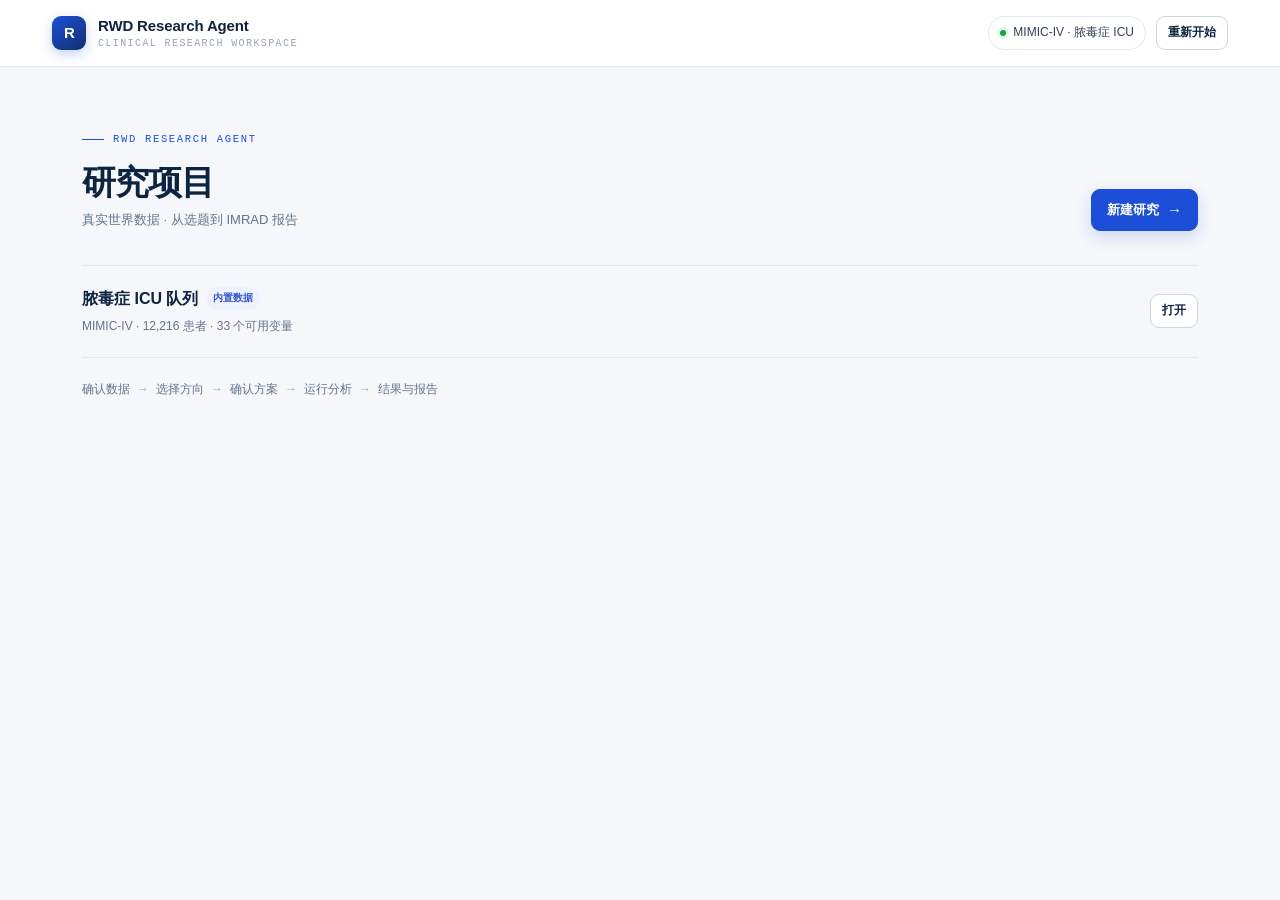
==== commit 5acf8498: "Make the workspace product-first - Replace the marketing home with a compact project list. - Remove " ====
--- a/templates/index.html
+++ b/templates/index.html
@@ -5,7 +5,7 @@
 <meta name="viewport" content="width=device-width, initial-scale=1.0">
 <title>RWD Research Agent · 临床研究智能体</title>
 <meta name="description" content="从临床问题到可复现研究报告的 RWD 研究工作台：确认数据、选择方向、确认方案、运行分析、生成报告。">
-<link rel="stylesheet" href="/static/app.css?v=19">
+<link rel="stylesheet" href="/static/app.css?v=26">
 </head>
 <body>
   <header class="topbar">
@@ -42,6 +42,6 @@
     </div>
   </noscript>
 
-  <script src="/static/app.js?v=19"></script>
+  <script src="/static/app.js?v=26"></script>
 </body>
 </html>
--- a/static/app.css
+++ b/static/app.css
@@ -56,7 +56,7 @@
 .stepper.hidden{display:none}
 
 /* generic page */
-.page{padding:44px 0 90px;min-height:calc(100vh - 124px)}
+.page{padding:44px 32px 90px;min-height:calc(100vh - 124px)}
 .kicker{font-family:var(--mono);font-size:10.5px;letter-spacing:.16em;text-transform:uppercase;color:var(--blue);display:flex;align-items:center;gap:9px;margin-bottom:14px}
 .kicker:before{content:"";width:22px;height:1px;background:var(--blue)}
 h1.page-title{font-size:34px;line-height:1.25;letter-spacing:-.035em;margin:0 0 12px;font-weight:780}
@@ -352,3 +352,48 @@
 @media(max-width:720px){
   .page-title{font-size:30px;line-height:1.28}
 }
+
+/* compact workspace */
+.workspace{min-height:calc(100vh - 124px);padding:64px 0 80px}
+.ws-head{display:flex;justify-content:space-between;align-items:flex-end;gap:24px;margin-bottom:34px}
+.ws-head h1{font-size:34px;line-height:1.2;letter-spacing:-.03em;margin:0 0 6px}
+.ws-head p{font-size:13px;color:var(--muted);margin:0}
+.project-table{border-top:1px solid var(--line)}
+.project-row{display:flex;align-items:center;justify-content:space-between;gap:24px;padding:20px 0;border-bottom:1px solid var(--line)}
+.pr-name{display:flex;align-items:center;gap:8px;font-size:16px;font-weight:700}
+.pr-name .tag{font-size:10px;font-weight:600;color:#3355c8;background:#eef2ff;border-radius:999px;padding:3px 7px}
+.pr-meta{font-size:12px;color:var(--muted);margin-top:5px}
+.ws-flow{display:flex;flex-wrap:wrap;align-items:center;gap:7px;margin-top:22px;font-size:12px;color:var(--muted)}
+.ws-flow span{color:var(--faint)}
+.data-scope{font-size:12px;line-height:1.7;color:var(--muted);margin:-2px 0 26px;padding-left:12px;border-left:2px solid var(--line)}
+.cta-row.end{justify-content:flex-end}
+.side-line{display:flex;justify-content:space-between;gap:14px;font-size:12px;padding:7px 0;border-bottom:1px solid #eef1f6}
+.side-line:last-child{border-bottom:0}
+.side-line b{font-weight:600;text-align:right}
+.method-details summary,.report-details summary{cursor:pointer;list-style:none;display:flex;align-items:center;justify-content:space-between;gap:12px}
+.method-details summary::-webkit-details-marker,.report-details summary::-webkit-details-marker{display:none}
+.method-details summary::after{content:'+';color:var(--faint);font-weight:400}
+.method-details[open] summary::after{content:'−'}
+.card-title{font-size:14px;font-weight:650}
+.card-en{font-size:10px;color:var(--faint);font-family:var(--mono);letter-spacing:.08em}
+.method-body{padding-top:12px}
+.report-card{margin-top:18px}
+.report-head{display:flex;align-items:flex-start;justify-content:space-between;gap:16px}
+.report-head h2{margin:0}
+.report-head .card-en{display:block;margin-top:3px}
+.report-head .result-actions{margin-top:0}
+.report-details{margin-top:14px;border-top:1px solid var(--line);padding-top:12px}
+.report-details summary{font-size:12px;color:var(--muted)}
+.report-details summary::after{content:'+' ;color:var(--faint)}
+.report-details[open] summary::after{content:'−'}
+.report-details .report-wrap{margin-top:14px}
+@media(max-width:700px){
+  .workspace{padding:34px 0 56px}
+  .ws-head{flex-direction:column;align-items:flex-start;gap:16px;margin-bottom:24px}
+  .ws-head h1{font-size:28px}
+  .project-row{align-items:flex-start}
+  .pr-name{flex-wrap:wrap}
+  .report-head{flex-direction:column}
+  .report-head .result-actions{justify-content:flex-start}
+  .cta-row.end{justify-content:stretch}
+}
